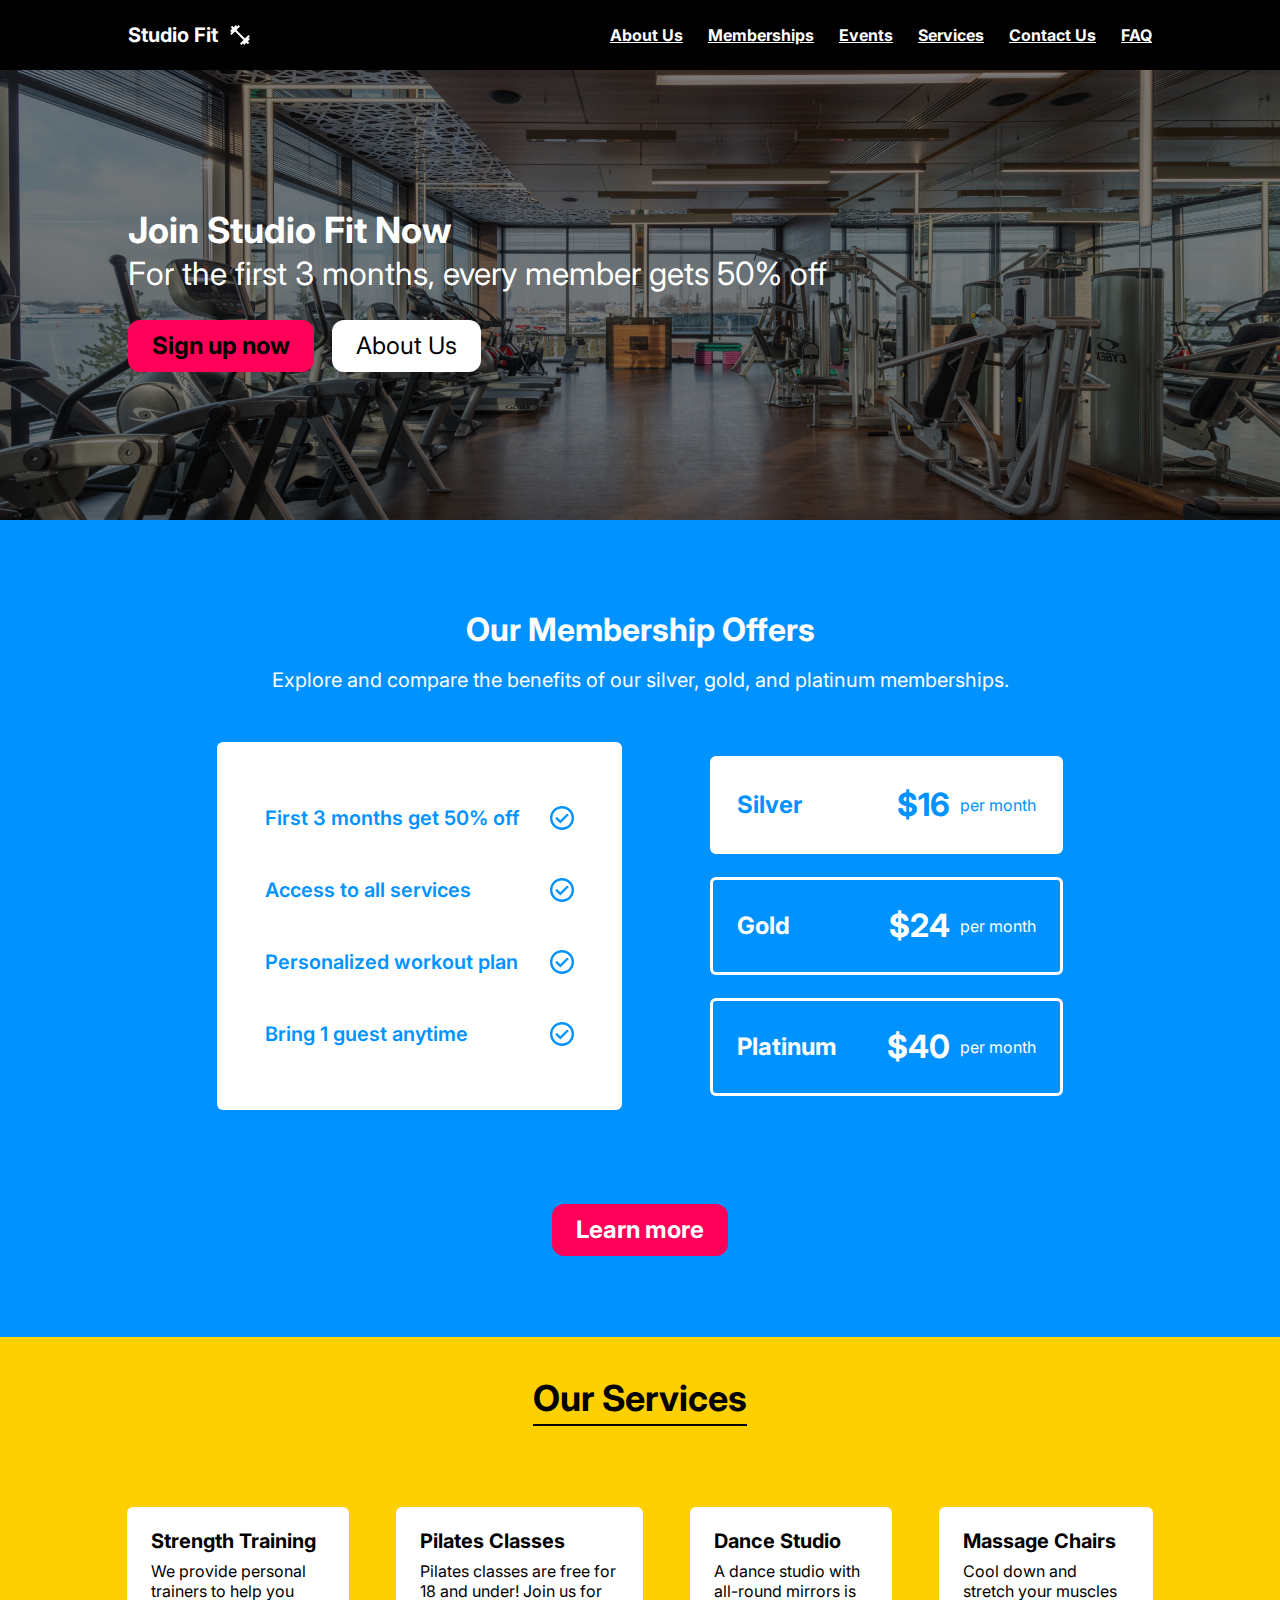
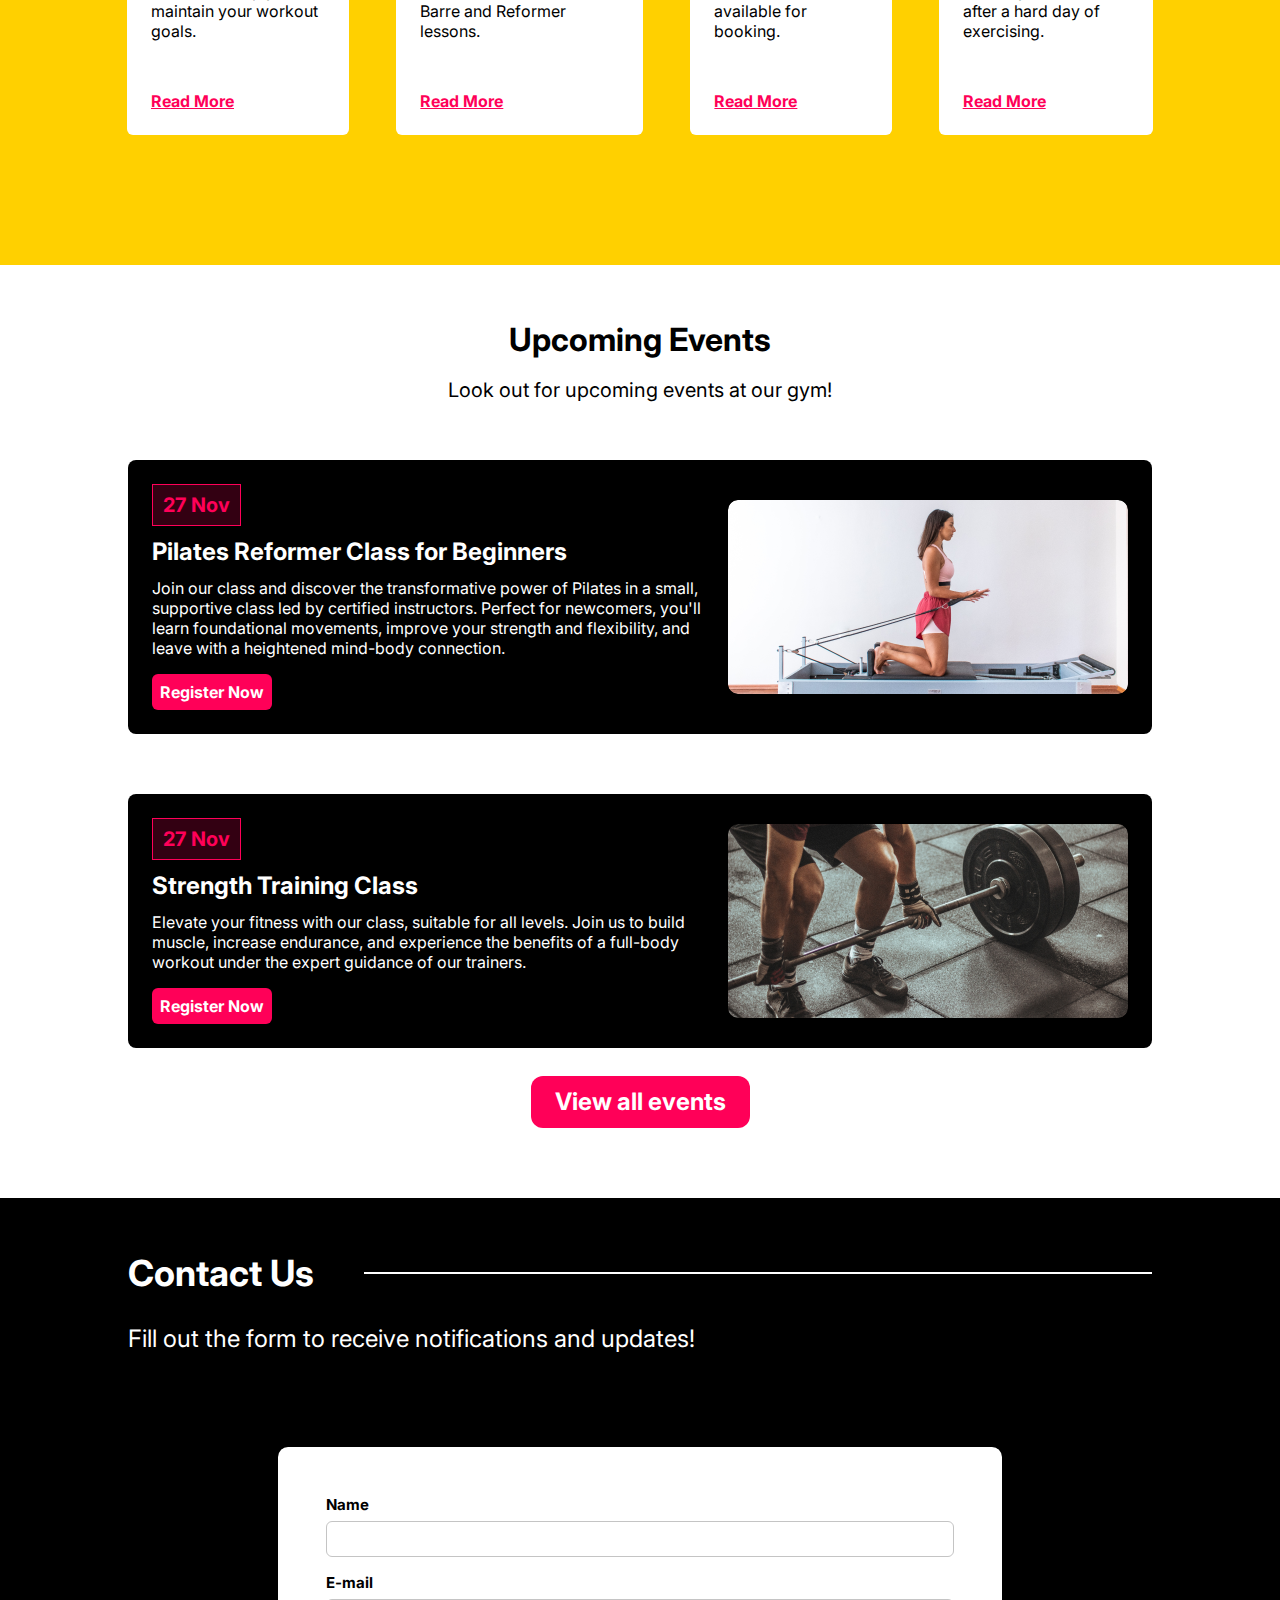
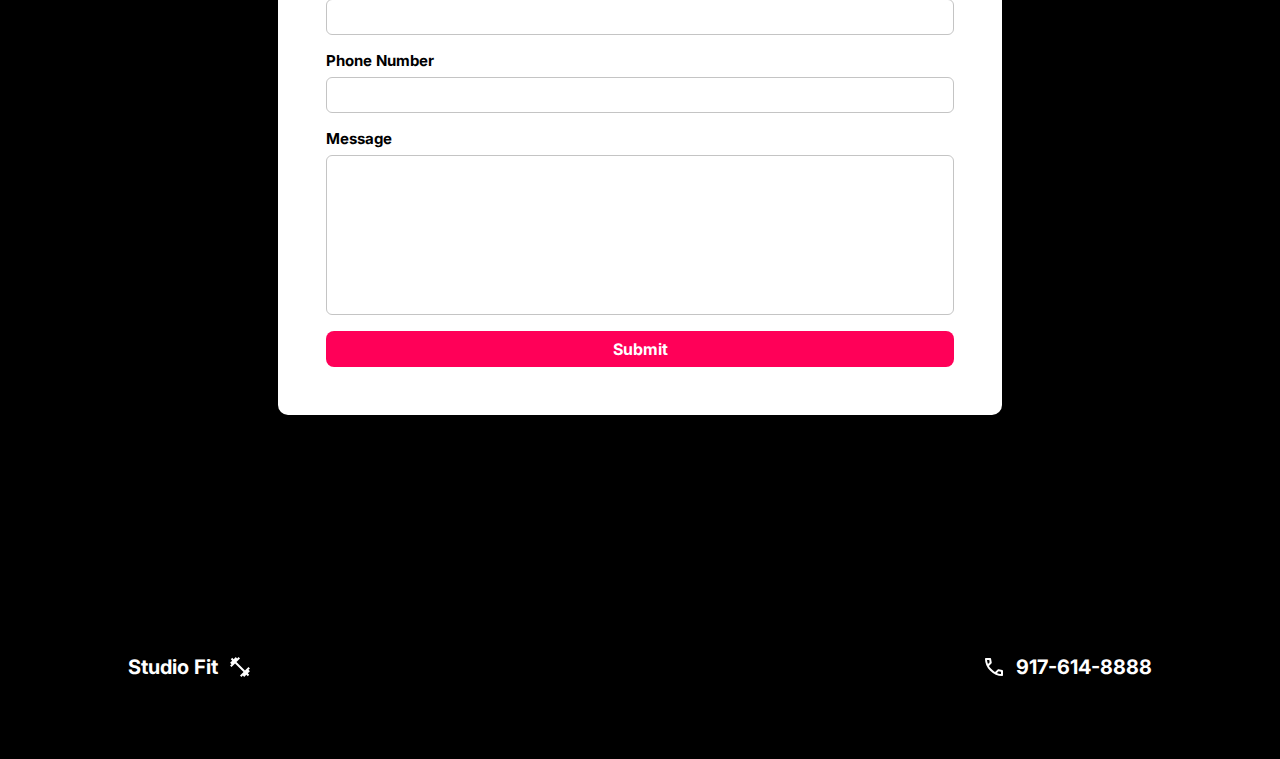
==== index.html @ aed4d53c "finish responsive" ====
<!DOCTYPE html>
<html lang="en">
  <head>
    <meta charset="utf-8" />
    <meta http-equiv="X-UA-Compatible" content="IE=edge" />
    <meta name="viewport" content="width=device-width, initial-scale=1" />
    <meta
      name="description"
      content="Studio Fit is a premium gym offering personal training, group fitness classes, and more to help you achieve your fitness goals."
    />
    <meta
      name="keywords"
      content="gym, fitness, personal training, group fitness, exercise, health"
    />

    <title>Studio Fit</title>
    <!-- Favicon Included -->
    <link
      rel="icon"
      type="image/png"
      sizes="32x32"
      href="img/favicon-32x32.png"
    />
    <link
      rel="icon"
      type="image/png"
      sizes="16x16"
      href="img/favicon-16x16.png"
    />
    <!-- Main Stylesheet Included -->
    <link rel="stylesheet" type="text/css" href="css/style.css" />
    <link rel="stylesheet" type="text/css" href="css/navbar.css" />
    <link rel="stylesheet" type="text/css" href="css/footer.css" />
    <link rel="stylesheet" type="text/css" href="css/header.css" />
    <link rel="stylesheet" type="text/css" href="css/contact.css" />
    <link rel="stylesheet" type="text/css" href="css/index.css" />
  </head>

  <body>
    <script>
      document.addEventListener("DOMContentLoaded", () => {
        const benefitsText = {
          silver: [
            "First 3 months get 50% off",
            "Access to all services",
            "Personalized workout plan",
            "Bring 1 guest anytime",
          ],
          gold: [
            "Priority access to classes",
            "Advanced fitness tracking",
            "Discount on apparel",
            "Semi-annual membership",
          ],
          platinum: [
            "Exclusive access to classes",
            "Relaxation amenities",
            "Personal recovery trainer",
            "Nutritional guidance",
          ],
        };

        const silverButton = document.getElementsByClassName("SilverButton")[0];
        const goldButton = document.getElementsByClassName("GoldButton")[0];
        const platinumButton =
          document.getElementsByClassName("PlatinumButton")[0];

        const membershipBenefits = document
          .getElementsByClassName("MembershipBenefitsWrapper")[0]
          .getElementsByClassName("MembershipBenefits");

        const membershipBenefitsArray = [...membershipBenefits];

        silverButton.addEventListener("click", () => {
          silverButton.style.backgroundColor = "white";
          silverButton.style.color = "#0093FF";
          goldButton.style.backgroundColor = "#0093FF";
          goldButton.style.color = "white";
          platinumButton.style.backgroundColor = "#0093FF";
          platinumButton.style.color = "white";

          membershipBenefitsArray.map(
            (benefit, index) =>
              (benefit.getElementsByTagName("span")[0].innerHTML =
                benefitsText.silver[index])
          );
        });

        goldButton.addEventListener("click", () => {
          silverButton.style.backgroundColor = "#0093FF";
          silverButton.style.color = "white";
          goldButton.style.backgroundColor = "white";
          goldButton.style.color = "#0093FF";
          platinumButton.style.backgroundColor = "#0093FF";
          platinumButton.style.color = "white";

          membershipBenefitsArray.map(
            (benefit, index) =>
              (benefit.getElementsByTagName("span")[0].innerHTML =
                benefitsText.gold[index])
          );
        });

        platinumButton.addEventListener("click", () => {
          silverButton.style.backgroundColor = "#0093FF";
          silverButton.style.color = "white";
          goldButton.style.backgroundColor = "#0093FF";
          goldButton.style.color = "white";
          platinumButton.style.backgroundColor = "white";
          platinumButton.style.color = "#0093FF";

          membershipBenefitsArray.map(
            (benefit, index) =>
              (benefit.getElementsByTagName("span")[0].innerHTML =
                benefitsText.platinum[index])
          );
        });
      });
    </script>

    <!-- use javascript to make this a hamburger menu -->
    <nav class="NavContainer">
      <a href="./index.html" class="NavLogoWrapper NavContentWrapper">
        <span class="NavLogoTitle NavText">Studio Fit</span>
        <img src="img/logo.svg" />
      </a>
      <button id="menu-toggle" class="MenuToggle">
        <img src="img/hamburger.svg" />
      </button>
      <div id="nav-links" class="NavLinksWrapper NavContentWrapper">
        <a href="./aboutus.html" class="NavLink NavText">About Us</a>
        <a href="./memberships.html" class="NavLink NavText">Memberships</a>
        <a href="./events.html" class="NavLink NavText">Events</a>
        <a href="./services.html" class="NavLink NavText">Services</a>
        <a href="./contact.html" class="NavLink NavText">Contact Us</a>
        <a href="./faq.html" class="NavLink NavText">FAQ</a>
      </div>
    </nav>

    <!-- Header Section -->
    <header class="HomeHeader">
      <div class="HeaderPlain Header">
        <div class="HeaderText">Join Studio Fit Now</div>
        <div class="HomeHeaderSubtext">
          For the first 3 months, every member gets 50% off
        </div>
        <div class="HomeHeaderButtonsWrapper">
          <a
            class="HomeHeaderButton HomeHeaderPinkButton"
            href="./memberships.html"
          >
            Sign up now
          </a>
          <a
            class="HomeHeaderButton HomeHeaderWhiteButton"
            href="./aboutus.html"
          >
            About Us
          </a>
        </div>
      </div>
    </header>

    <!-- Body Section -->
    <main>
      <div class="MembershipOffersWrapper">
        <div
          class="HomeSectionContent"
          style="display: flex; flex-direction: column"
        >
          <div class="MembershipOffersTitle">Our Membership Offers</div>
          <div class="MembershipOffersSubtitle">
            Explore and compare the benefits of our silver, gold, and platinum
            memberships.
          </div>
          <div class="MembershipOffersMainContent">
            <div class="MembershipBenefitsWrapper">
              <div class="MembershipBenefits">
                <span>First 3 months get 50% off</span>
                <img src="img/checkmark-circle.svg" />
              </div>
              <div class="MembershipBenefits">
                <span>Access to all services</span>
                <img src="img/checkmark-circle.svg" />
              </div>
              <div class="MembershipBenefits">
                <span>Personalized workout plan</span>
                <img src="img/checkmark-circle.svg" />
              </div>
              <div class="MembershipBenefits">
                <span>Bring 1 guest anytime</span>
                <img src="img/checkmark-circle.svg" />
              </div>
            </div>
            <div class="MembershipButtonsWrapper">
              <button class="SilverButton MembershipButton Selected">
                <span class="MembershipButtonTitle">Silver</span>
                <span class="MembershipButtonTextWrapper">
                  <span class="MembershipButtonCostText">$16</span>
                  <span class="MembershipButtonSubtext">per month</span>
                </span>
              </button>
              <button class="GoldButton MembershipButton Unselected">
                <span class="MembershipButtonTitle">Gold</span>
                <span class="MembershipButtonTextWrapper">
                  <span class="MembershipButtonCostText">$24</span>
                  <span class="MembershipButtonSubtext">per month</span>
                </span>
              </button>
              <button class="PlatinumButton MembershipButton Unselected">
                <span class="MembershipButtonTitle">Platinum</span>
                <span class="MembershipButtonTextWrapper">
                  <span class="MembershipButtonCostText">$40</span>
                  <span class="MembershipButtonSubtext">per month</span>
                </span>
              </button>
            </div>
          </div>
          <a class="MembershipLearnMoreButton" href="./memberships.html">
            Learn more
          </a>
        </div>
      </div>

      <div class="ServicesWrapper">
        <div class="HomeSectionContent">
          <div class="ColorHeader">
            <div class="HeaderPlain Header">
              <div class="HeaderText HeaderTextBlack">Our Services</div>
              <hr class="DividerBlack" />
            </div>
          </div>
          <div class="ServicesBoxesWrapper">
            <div class="ServicesBox">
              <div>
                <div class="ServicesBoxTitle">Strength Training</div>
                <div class="ServicesBoxText">
                  We provide personal trainers to help you maintain your workout
                  goals.
                </div>
              </div>
              <a class="ServicesBoxLink" href="./services.html"> Read More </a>
            </div>
            <div class="ServicesBox">
              <div>
                <div class="ServicesBoxTitle">Pilates Classes</div>
                <div class="ServicesBoxText">
                  Pilates classes are free for 18 and under! Join us for Barre
                  and Reformer lessons.
                </div>
              </div>
              <a class="ServicesBoxLink" href="./services.html"> Read More </a>
            </div>
            <div class="ServicesBox">
              <div>
                <div class="ServicesBoxTitle">Dance Studio</div>
                <div class="ServicesBoxText">
                  A dance studio with all-round mirrors is available for
                  booking.
                </div>
              </div>
              <a class="ServicesBoxLink" href="./services.html"> Read More </a>
            </div>
            <div class="ServicesBox">
              <div>
                <div class="ServicesBoxTitle">Massage Chairs</div>
                <div class="ServicesBoxText">
                  Cool down and stretch your muscles after a hard day of
                  exercising.
                </div>
              </div>
              <a class="ServicesBoxLink" href="./services.html"> Read More </a>
            </div>
          </div>
        </div>
      </div>

      <div class="UpcomingEventsWrapper">
        <div
          class="HomeSectionContent"
          style="display: flex; flex-direction: column"
        >
          <div class="UpcomingEventsTitle">Upcoming Events</div>
          <div class="UpcomingEventsSubtitle">
            Look out for upcoming events at our gym!
          </div>
          <div class="UpcomingEventsBlackContainer">
            <div class="UpcomingEventsBlackContainerLeft">
              <div class="UpcomingEventsDateText">27 Nov</div>
              <div class="UpcomingEventsBlackContainerTitle">
                Pilates Reformer Class for Beginners
              </div>
              <div class="UpcomingEventsBlackContainerText">
                Join our class and discover the transformative power of Pilates
                in a small, supportive class led by certified instructors.
                Perfect for newcomers, you'll learn foundational movements,
                improve your strength and flexibility, and leave with a
                heightened mind-body connection.
              </div>
              <button class="UpcomingEventsBlackContainerButton">
                Register Now
              </button>
            </div>
            <img
              class="BlackContainerImage"
              src="img/PilatesClass.png"
              style="border-radius: 10px"
            />
          </div>

          <div class="UpcomingEventsBlackContainerMobile">
            <img
              class="BlackContainerImage"
              src="img/PilatesClass.png"
              style="border-radius: 10px"
            />
            <div class="UpcomingEventsBlackContainerLeft">
              <div class="UpcomingEventsDateText">27 Nov</div>
              <div class="UpcomingEventsBlackContainerTitle">
                Pilates Reformer Class for Beginners
              </div>
              <div class="UpcomingEventsBlackContainerText">
                Join our class and discover the transformative power of Pilates
                in a small, supportive class led by certified instructors.
                Perfect for newcomers, you'll learn foundational movements,
                improve your strength and flexibility, and leave with a
                heightened mind-body connection.
              </div>
              <button class="UpcomingEventsBlackContainerButton">
                Register Now
              </button>
            </div>
          </div>

          <div class="UpcomingEventsBlackContainer">
            <div class="UpcomingEventsBlackContainerLeft">
              <div class="UpcomingEventsDateText">27 Nov</div>
              <div class="UpcomingEventsBlackContainerTitle">
                Strength Training Class
              </div>
              <div class="UpcomingEventsBlackContainerText">
                Elevate your fitness with our class, suitable for all levels.
                Join us to build muscle, increase endurance, and experience the
                benefits of a full-body workout under the expert guidance of our
                trainers.
              </div>
              <button class="UpcomingEventsBlackContainerButton">
                Register Now
              </button>
            </div>
            <img
              class="BlackContainerImage"
              src="img/StrengthClass.png"
              style="border-radius: 10px"
            />
          </div>

          <div class="UpcomingEventsBlackContainerMobile">
            <img
              class="BlackContainerImage"
              src="img/StrengthClass.png"
              style="border-radius: 10px"
            />
            <div class="UpcomingEventsBlackContainerLeft">
              <div class="UpcomingEventsDateText">27 Nov</div>
              <div class="UpcomingEventsBlackContainerTitle">
                Strength Training Class
              </div>
              <div class="UpcomingEventsBlackContainerText">
                Elevate your fitness with our class, suitable for all levels.
                Join us to build muscle, increase endurance, and experience the
                benefits of a full-body workout under the expert guidance of our
                trainers.
              </div>
              <button class="UpcomingEventsBlackContainerButton">
                Register Now
              </button>
            </div>
          </div>
          <a class="UpcomingEventsPinkButton" href="./events.html">
            View all events
          </a>
        </div>
      </div>

      <div class="ContactUsWrapper">
        <div class="HomeSectionContent">
          <div class="ColorHeader BlackHeader">
            <div class="HeaderText">Contact Us</div>
            <hr />
          </div>
          <div class="HeaderSubtext" style="margin-top: 34px">
            Fill out the form to receive notifications and updates!
          </div>
          <div class="ContactUsFormWrapper">
            <form>
              <div class="ContactField">
                <label for="name">Name</label>
                <input type="text" id="InputField" />
              </div>

              <div class="ContactField">
                <label for="email">E-mail</label>
                <input type="text" id="InputField" />
              </div>

              <div class="ContactField">
                <label for="number">Phone Number</label>
                <input type="text" id="InputField" />
              </div>

              <div class="ContactField">
                <label>Message</label>
                <textarea id="InputField" style="width: 100%"></textarea>
              </div>

              <input class="ContactSubmitButton" type="submit" />
            </form>
          </div>
        </div>
      </div>
    </main>

    <!-- Footer Section -->
    <footer class="FooterContainer">
      <a href="#" class="FooterContentWrapper">
        <span class="FooterContentText">Studio Fit</span>
        <img src="img/logo.svg" />
      </a>
      <a href="" class="FooterContentWrapper">
        <img src="img/phone.svg" />
        <span class="FooterContentText">917-614-8888</span>
      </a>
    </footer>
    <!-- Custom Js Included -->
    <script src="js/script.js"></script>
    <script src="js/hamburger.js"></script>
  </body>
</html>
---- css/style.css ----
@charset "utf-8";

/*** Fonts Face CSS ***/
@import url("https://fonts.googleapis.com/css2?family=Inter:wght@100;200;300;400;500;600;700;800;900&display=swap");

/**** CSS Variables ****/

/** use variables in css property like, background-color: var(--primary-color); */
:root {
  /* --- color variables --- */
  --primary-color: #f9f9f9;
  --secondary-color: #fff;
  --border-color: #e8dede;
  --text-primary-color: #292323;
  --text-secondary-color: #ccc;
  --text-selection-color: #b3d4fc;
}

/* -=- Common Element CSS Start -=- */
*,
*:before,
*:after {
  -webkit-box-sizing: border-box;
  -moz-box-sizing: border-box;
  box-sizing: border-box;
}

::-moz-selection {
  background: var(--text-selection-color);
  text-shadow: none;
}

::selection {
  background: var(--text-selection-color);
  text-shadow: none;
}

/* Prevent font size inflation */
html {
  -moz-text-size-adjust: none;
  -webkit-text-size-adjust: none;
  text-size-adjust: none;
}

html,
body {
  margin: 0px;
  padding: 0px;
  font-size: 16px;
  line-height: 20px;
  -webkit-font-smoothing: antialiased;
  -moz-osx-font-smoothing: grayscale;
  background-color: var(--primary-color);
}

nav {
  display: flex;
  justify-content: space-between;
  align-items: center;
  background-color: black;
  height: 70px;
  padding: 0 128px 0 128px;

  @media (max-width: 600px) {
    padding: 0 24px 0 24px;
  }
}

nav div {
  display: flex;
  flex-direction: row;
}

img {
  border: 0px !important;
  outline: none;
  display: block;
}

ul,
ol {
  margin: 0px;
  padding: 0px;
}

a {
  text-decoration: none;
  outline: none;
}

/* A elements that don't have a class get default styles */
a:not([class]) {
  text-decoration-skip-ink: auto;
  color: currentColor;
}

/* Remove default margin in favour of better control in authored CSS */
body,
h1,
h2,
h3,
h4,
p,
figure,
blockquote,
dl,
dd {
  margin: 0;
  font-family: Inter;
}

/* Remove list styles on ul, ol elements with a list role, which suggests default styling will be removed */
ul[role="list"],
ol[role="list"] {
  list-style: none;
}

a:hover,
a:focus,
a:active,
a:visited {
  outline: none;
  text-decoration: none;
}

.btn:focus,
.btn.focus,
.form-control:hover,
.form-control:focus,
.form-control:focus:active {
  outline: none !important;
  box-shadow: none !important;
  -webkit-box-shadow: none !important;
}

p {
  margin: 0px;
  font-size: 20px;
  line-height: 32px;
  color: var(--text-primary-color);
  font-weight: normal;
}

hr {
  margin: 1em 0;
  padding: 0;
  flex-grow: 1;
  border: 1px solid white;
}

audio,
canvas,
iframe,
img,
svg,
video {
  vertical-align: middle;
}

fieldset {
  border: 0;
  margin: 0;
  padding: 0;
}

input::placeholder {
  /* Chrome, Firefox, Opera, Safari 10.1+ */
  color: var(--text-secondary-color);
  opacity: 1;
}

input:-ms-input-placeholder {
  /* Internet Explorer 10-11 */
  color: var(--text-secondary-color);
}

input::-ms-input-placeholder {
  /* Microsoft Edge */
  color: var(--text-secondary-color);
}

/* Inherit fonts for inputs and buttons */
input,
button,
textarea,
select {
  font: inherit;
}

textarea {
  resize: none;
}

/* Make sure textareas without a rows attribute are not tiny */
textarea:not([rows]) {
  min-height: 10em;
}

textarea::placeholder {
  color: var(--text-secondary-color);
  opacity: 1;
}

textarea:-ms-input-placeholder {
  color: var(--text-secondary-color);
}

textarea::-ms-input-placeholder {
  color: var(--text-secondary-color);
}

h1,
h2,
h3,
h4,
h5,
h6,
.h1,
.h2,
.h3,
.h4,
.h5,
.h6,
p,
a {
}

/*** Heading CSS ***/
h1,
.h1 {
}

h2,
.h2 {
}

h3,
.h3 {
}

h4,
.h4 {
}

h5,
.h5 {
}

h6,
.h6 {
}

/* Common Class CSS related to text alignment*/
.text-center {
  text-align: center;
}

.text-left {
  text-align: left;
}

.text-right {
  text-align: right;
}

/* -=- Header CSS -=- */
header {
  padding: 177px 128px 69px;
}

/* -=- Footer CSS -=- */
footer {
  height: 184px;
  background-color: black;
  padding: 0 128px 0 128px;
  display: flex;
  justify-content: space-between;
  align-items: center;

  @media (max-width: 600px) {
    height: 143px;
    padding: 0 24px 0 24px;
    flex-direction: column;
    align-items: flex-start;
    justify-content: center;
    gap: 10px;
  }
}

/* -=- Main Area CSS -=- */
main {
}

.BodyContainer {
  width: 1280px;
  margin: auto;
}

/* -=- Keyframe CSS -=- */

/* https://developer.mozilla.org/en-US/docs/Web/CSS/@media/prefers-reduced-motion */
@media (prefers-reduced-motion) {
}

/****** Responsive CSS Start ******/

@media only screen and (min-width: 1200px) {
  /* Add style according to viewports size */
}

/****** Responsive CSS End ******/
---- css/navbar.css ----
.NavLogoWrapper {
  display: flex;
  text-align: center;
  gap: 10px;
}

.NavLogoTitle {
  font-size: 20px;
}

.NavLinksWrapper {
  width: 542px;
  display: flex;
  flex-direction: row;
}

.NavContentWrapper {
  height: 24px;
  justify-content: space-between;
}

.NavLink {
  font-size: 16px;
  text-decoration-line: underline;
}

.MenuToggle {
  display: none;
  background-color: black;
}

.NavText {
  font-weight: 700;
  color: white;
  line-height: 24px;
}

.NavLink:hover {
  color: gray;
  text-decoration-line: none;
}

@media (max-width: 925px) {
  .NavContainer {
    padding-inline: 16px;
  }
}

@media screen and (max-width: 600px) {
  .NavContainer {
    position: relative;
  }

  .NavLinksWrapper {
    height: 250px;
    display: none;
    flex-direction: column;
    position: absolute;
    top: 70px;
    left: 0;
    width: 100%;
    background-color: black;
    align-items: center;
    justify-content: center;
    gap: 10px;
  }

  .MenuToggle {
    display: block;
    cursor: pointer;
    border: none;
    padding: 10px;
  }
}
---- css/footer.css ----
.FooterContentWrapper {
  display: flex;
  justify-content: space-between;
  height: 24px;
  align-items: center;
  gap: 10px;
}

.FooterContentText {
  color: white;
  font-size: 20px;
  font-weight: 700;
}
---- css/header.css ----
.BlackHeader {
  background-color: black;
}

.BlueHeader {
  background-color: #0093ff;
}

.ColorHeader {
  display: flex;
  align-items: center;
  justify-content: space-between;
  gap: 50px;
}

.ContactUsHeader {
  padding: 177px 128px 20px;
}

.DividerBlack {
  border: 1px solid black;
}

.HeaderText {
  color: white;
  font-size: 36px;
  font-weight: 700;
}

.HeaderTextBlack {
  color: black;
}

.HeaderSubtext {
  color: white;
  font-size: 24px;
  margin: 24px auto auto auto;
  line-height: normal;
}

.HomeHeader {
  background: url(../img/HomeBanner.png) no-repeat center top;
  background-size: cover;
  padding: 150px 128px 148px;
}

.HomeHeaderButton {
  padding: 16px 24px;
  border-radius: 12px;
  font-size: 24px;
  border: none;
  cursor: pointer;
  color: black;
}

.HomeHeaderButtonsWrapper {
  display: flex;
  margin-top: 36px;
  gap: 18px;
}

.HomeHeaderPinkButton {
  background-color: #ff0058;
  font-weight: 700;
}

.HomeHeaderSubtext {
  font-size: 32px;
  color: white;
  margin-top: 24px;
}

.HomeHeaderWhiteButton {
  background-color: white;
}

.PinkHeader {
  background-color: #ff0058;
}

.YellowHeader {
  background-color: #ffd000;
}

.Header {
  margin: auto;
}

.HeaderDivider {
  width: 100%;
  display: flex;
  flex-direction: row;
  gap: 50px;
}

@media (max-width: 600px) {
  .HomeHeader {
    padding: 34px 27px 144px;
  }

  .HomeHeaderSubtext {
    line-height: normal;
  }

  .HeaderDivider {
    width: 100%;
    gap: 28px;
    align-items: center;
  }

  header {
    padding: 34px 24px;
  }

  .ContactUsHeader {
    padding: 34px 24px 38px;
  }

  .HeaderPlain {
    width: 100%;
  }
}
---- css/contact.css ----
/* Tag CSS */
body {
  margin: 0px;
  background-color: black;
}

form {
  display: flex;
  flex-direction: column;
  gap: 16px;
}

label {
  font-size: 15px;
  font-weight: 700;
}

main {
  min-height: 80vh;
}

section {
  height: 60vh back;
  border-radius: 10px;
  background: #fff;
  display: flex;
  padding: 48px;
  flex-direction: column;
  margin: 100px auto auto auto;
  width: 50%;
}

/* Class CSS */
.ContactField {
  display: flex;
  flex-direction: column;
  gap: 6px;
}

.ContactSubmitButton {
  font-size: 16px;
  font-weight: 700;
  color: white;
  background-color: #ff0058;
  border-radius: 8px;
  border: none;
  width: 100%;
  padding: 8px;
  cursor: pointer;
}

/* ID CSS */
#InputField {
  border-radius: 6px;
  border: 1px solid #c4c4c4;
  background: #fff;
  padding-inline: 8px;
  height: 36px;
  max-height: 100%;
}

/* Mobile */
@media (max-width: 780px) {
  main {
    padding-inline: 24px;
  }

  section {
    width: 100%;
  }
}
---- css/index.css ----
.MembershipOffersWrapper {
  display: flex;
  flex-direction: column;
  background-color: #0093ff;
  padding: 100px 128px 81px;
}

.HomeSectionContent {
  /* width: 1024px; */
  margin: auto;
}

.MembershipOffersTitle {
  font-size: 32px;
  font-weight: 700;
  color: white;
  text-align: center;
}

.MembershipOffersSubtitle {
  font-size: 20px;
  color: white;
  text-align: center;
  margin-top: 30px;
}

.MembershipOffersMainContent {
  display: flex;
  gap: 88px;
  margin-top: 52px;
  justify-content: space-between;
  align-items: center;
  margin-bottom: 94px;
}

.MembershipBenefitsWrapper {
  display: flex;
  flex-direction: column;
  gap: 48px;
  background-color: white;
  padding: 64px 48px;
  border-radius: 6px;
  /* width: 50%; */
}

.MembershipBenefits {
  display: flex;
  align-items: center;
  color: #0093ff;
  font-size: 20px;
  font-weight: 600;
  justify-content: space-between;
  gap: 30px;
}

.MembershipButtonsWrapper {
  display: flex;
  flex-direction: column;
  gap: 23px;
  /* width: 50%; */
}

.MembershipButton {
  display: flex;
  align-items: center;
  justify-content: space-between;
  padding: 36px 24px;
  border-radius: 6px;
  border: 3px solid white;
  gap: 50px;
  cursor: pointer;
}

.Selected {
  background-color: white;
  color: #0093ff;
}

.Unselected {
  background-color: #0093ff;
  color: white;
}

.MembershipButtonTitle {
  font-size: 24px;
  font-weight: 700;
}

.MembershipButtonTextWrapper {
  display: flex;
  gap: 10px;
}

.MembershipButtonCostText {
  font-size: 32px;
  font-weight: 700;
}

.MembershipButtonSubtext {
  font-size: 16px;
}

.MembershipLearnMoreButton {
  padding: 16px 24px;
  border-radius: 12px;
  background-color: #ff0058;
  border: none;
  align-self: center;
  color: white;
  font-size: 24px;
  font-weight: 700;
  cursor: pointer;
}

.ServicesWrapper {
  background-color: #ffd000;
  padding: 51px 127px 130px;
}

.ServicesBoxesWrapper {
  display: flex;
  gap: 47px;
  justify-content: space-between;
  margin-top: 65px;
}

.ServicesBox {
  display: flex;
  flex-direction: column;
  justify-content: space-between;
  padding: 24px;
  background-color: white;
  border-radius: 6px;
  /* width: 20%; */
}

.ServicesBoxTitle {
  font-size: 20px;
  font-weight: 700;
}

.ServicesBoxText {
  font-size: 16px;
  margin-top: 10px;
}

.ServicesBoxLink {
  color: #ff0058;
  font-size: 16px;
  font-weight: 700;
  text-decoration-line: underline;
  margin-top: 50px;
}

.UpcomingEventsWrapper {
  display: flex;
  flex-direction: column;
  background-color: white;
  padding: 65px 128px 70px;
}

.UpcomingEventsTitle {
  font-size: 32px;
  font-weight: 700;
  text-align: center;
}

.UpcomingEventsSubtitle {
  font-size: 20px;
  text-align: center;
  margin-top: 30px;
}

.UpcomingEventsBlackContainer {
  padding: 24px;
  display: flex;
  justify-content: space-between;
  gap: 16px;
  border-radius: 8px;
  background-color: black;
  margin-top: 60px;
  align-items: center;
}

.UpcomingEventsBlackContainerMobile {
  display: none;
}

.UpcomingEventsBlackContainerLeft {
  display: flex;
  flex-direction: column;
  gap: 16px;
}

.UpcomingEventsDateText {
  padding: 10px;
  border: 1px solid #ff0058;
  background: rgba(255, 0, 88, 0.2);
  color: #ff0058;
  font-size: 20px;
  font-weight: 700;
  width: fit-content;
}

.UpcomingEventsBlackContainerTitle {
  font-size: 24px;
  font-weight: 700;
  color: white;
}

.UpcomingEventsBlackContainerText {
  font-size: 16px;
  color: white;
}

.UpcomingEventsBlackContainerButton {
  width: fit-content;
  padding: 8px;
  border-radius: 6px;
  background-color: #ff0058;
  border: none;
  color: white;
  font-size: 16px;
  font-weight: 700;
  cursor: pointer;
}

.UpcomingEventsPinkButton {
  margin-top: 28px;
  width: fit-content;
  padding: 16px 24px;
  border-radius: 12px;
  background-color: #ff0058;
  border: none;
  align-self: center;
  color: white;
  font-size: 24px;
  font-weight: 700;
  cursor: pointer;
}

.ContactUsWrapper {
  background-color: black;
  padding: 58px 128px 160px;
}

.ContactUsFormWrapper {
  background-color: white;
  border-radius: 10px;
  padding: 48px;
  margin-top: 94px;
  margin-inline: 150px;
}

.BlackContainerImage {
  height: 100%;
}

@media (max-width: 900px) {
  main {
    padding-inline: 0px;
  }

  .ContactUsWrapper {
    padding: 67px 24px 52px;
  }

  .ContactUsFormWrapper {
    margin-inline: 0px;
  }

  .HomeSectionContent {
    margin: 0;
  }

  .HomeHeaderButton {
    align-items: center;
    line-height: normal;
  }

  .HeaderText {
    line-height: normal;
  }

  .MembershipButton {
    gap: 10px;
  }

  .MembershipOffersMainContent {
    flex-direction: column;
    gap: 38px;
  }

  .MembershipOffersTitle {
    line-height: normal;
  }

  .MembershipOffersSubtitle {
    line-height: normal;
  }

  .MembershipOffersWrapper {
    padding: 40px 24px 88px;
  }

  .ServicesWrapper {
    padding: 34px 94px 98px 75px;
  }

  .ServicesBoxesWrapper {
    flex-direction: column;
  }

  .UpcomingEventsWrapper {
    padding: 38px 24px 76px;
  }

  .UpcomingEventsBlackContainer {
    display: none;
  }

  .UpcomingEventsBlackContainerMobile {
    padding: 24px;
    display: flex;
    flex-direction: column;
    /* justify-content: space-between; */
    gap: 16px;
    border-radius: 8px;
    background-color: black;
    margin-top: 60px;
  }
}
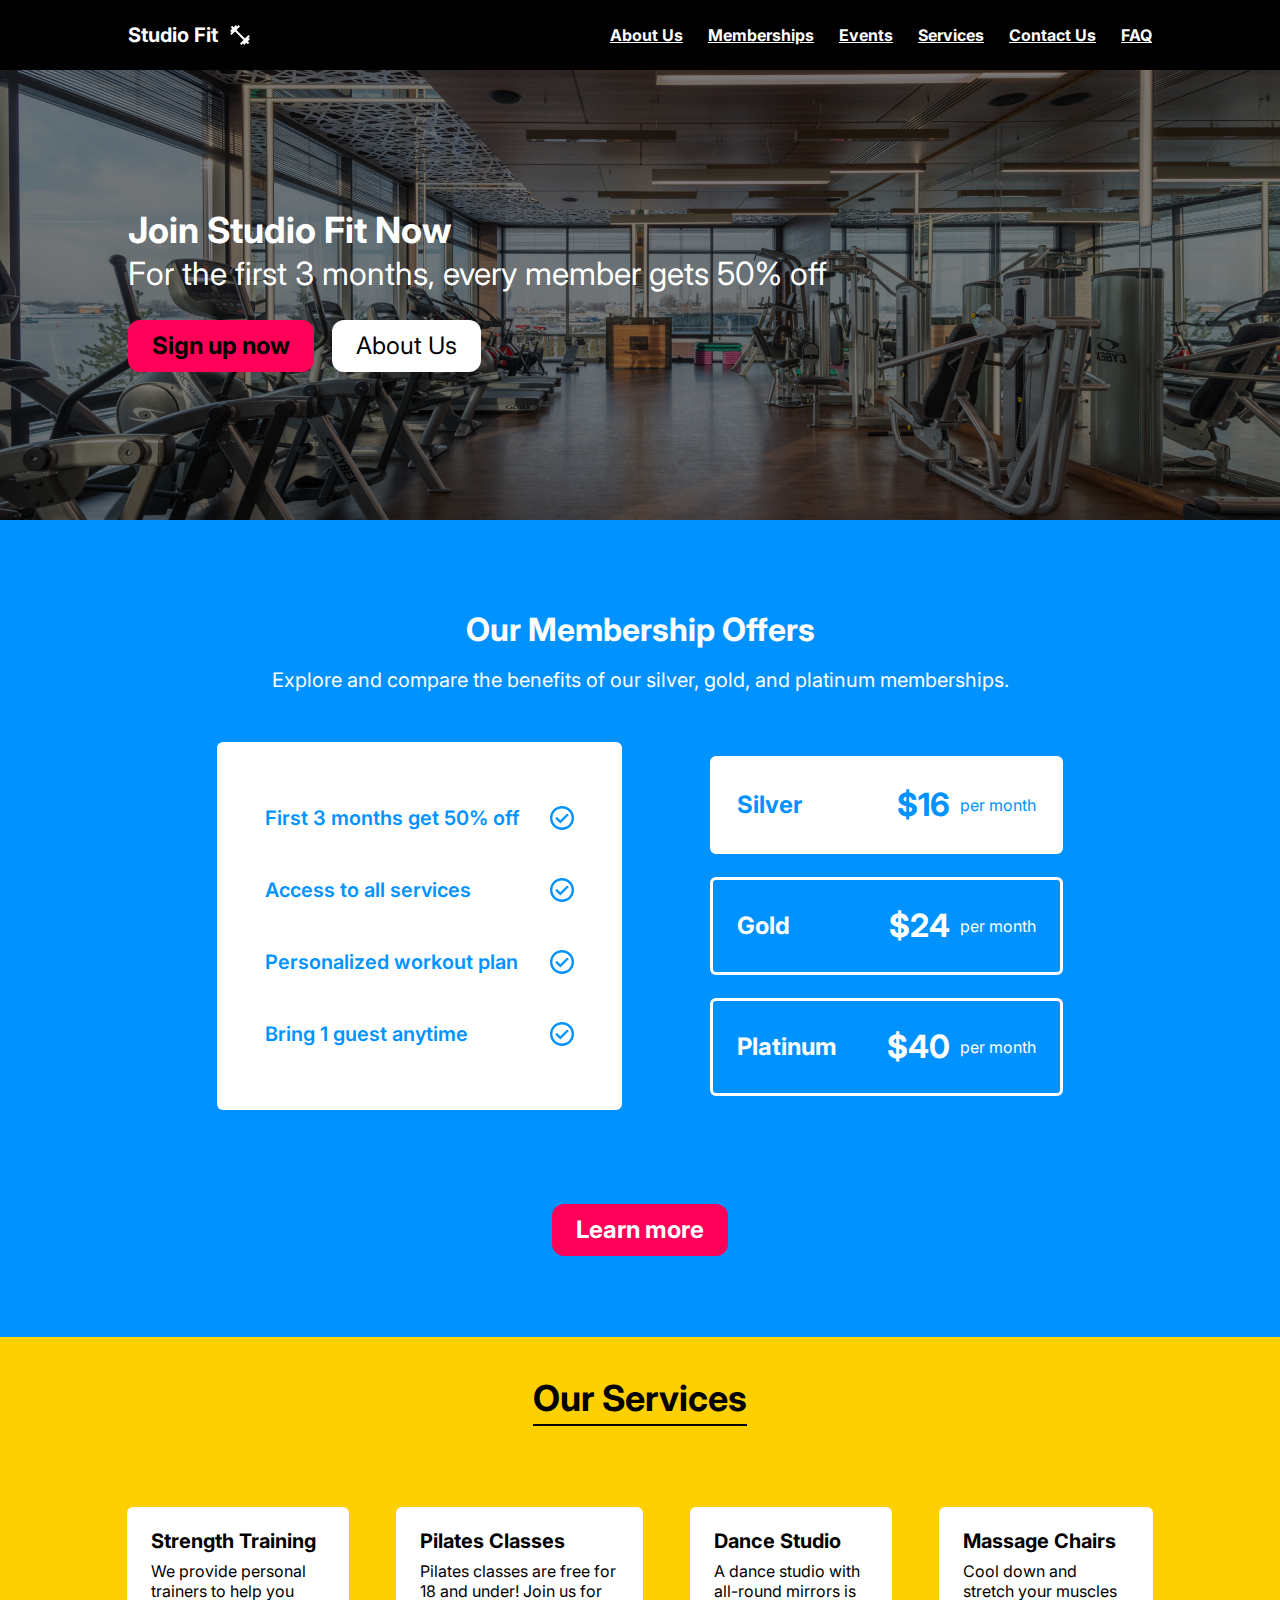
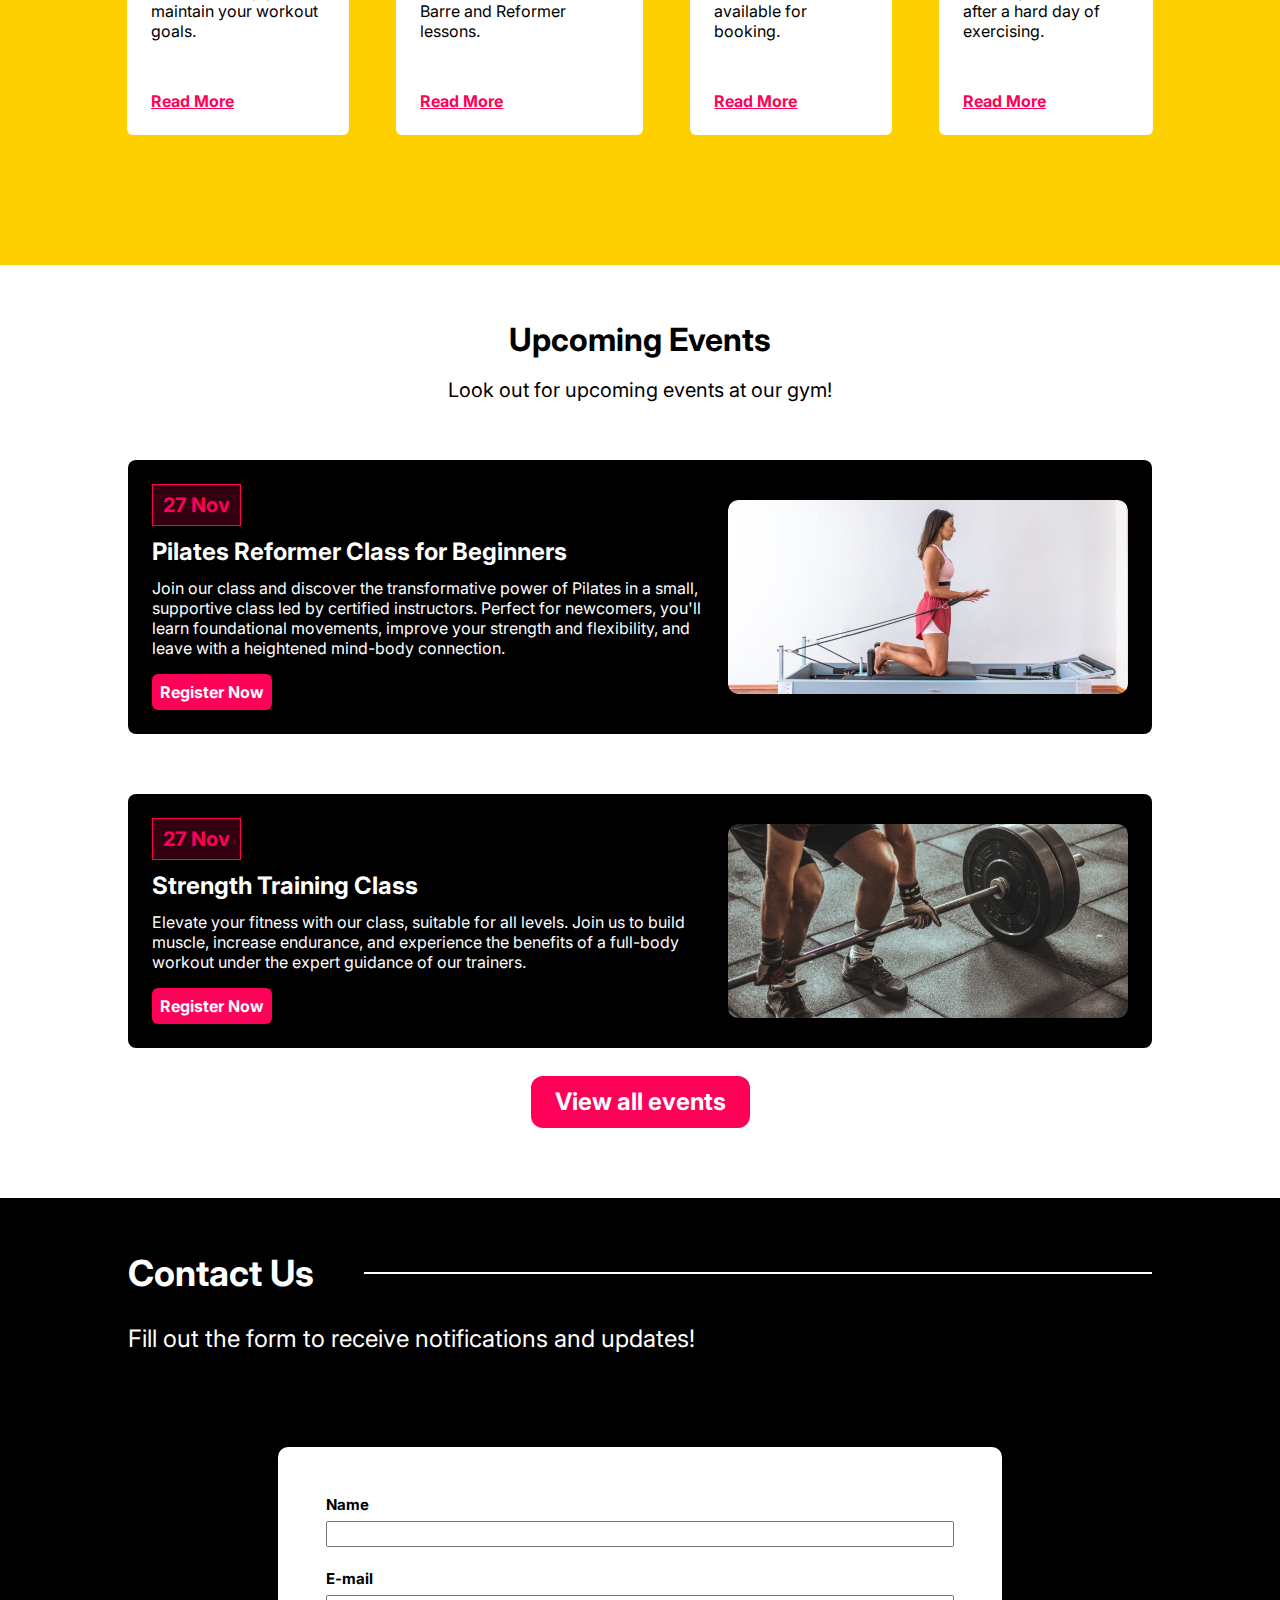
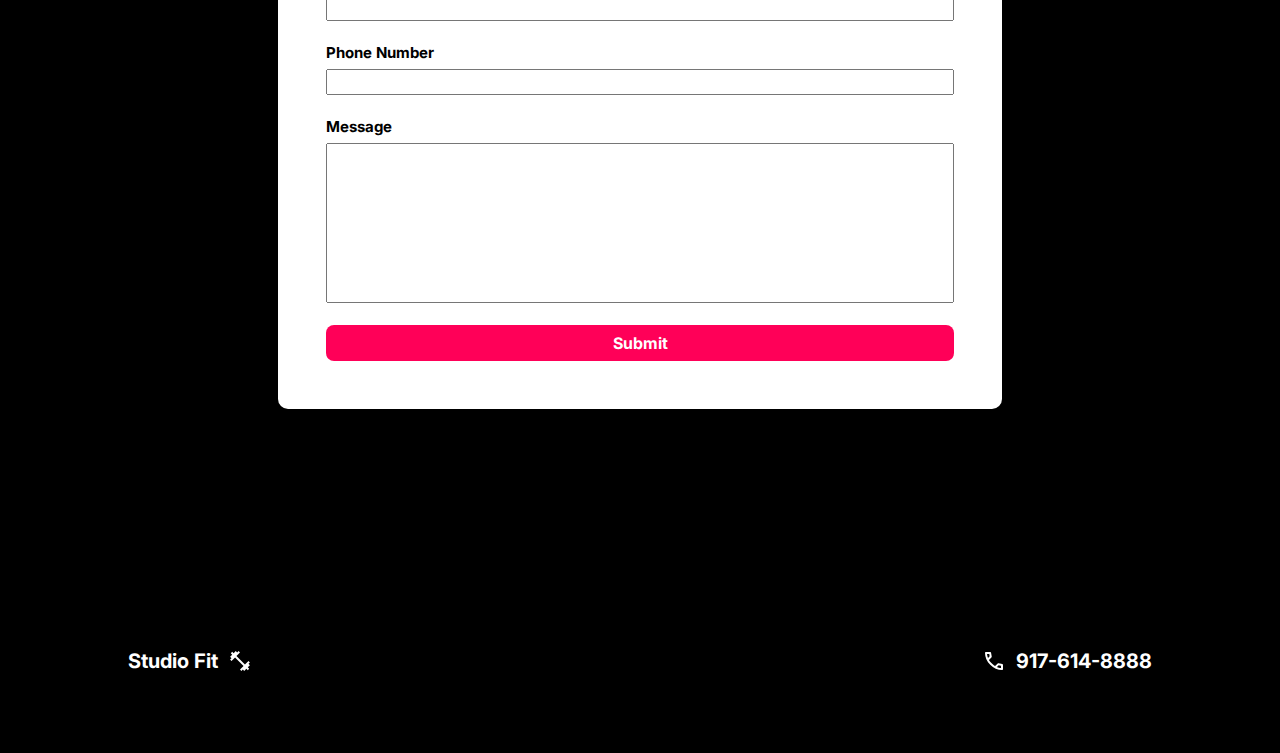
==== commit 4fa6c9f2: "finish form validation in js" ====
--- a/index.html
+++ b/index.html
@@ -393,29 +393,33 @@
             Fill out the form to receive notifications and updates!
           </div>
           <div class="ContactUsFormWrapper">
-            <form>
+            <form id="contact-form">
               <div class="ContactField">
                 <label for="name">Name</label>
-                <input type="text" id="InputField" />
-              </div>
-
+                <input type="text" id="name" />
+                <div class="ErrorMessage" id="name-error"></div>
+              </div>
+            
               <div class="ContactField">
                 <label for="email">E-mail</label>
-                <input type="text" id="InputField" />
-              </div>
-
+                <input type="email" id="email" />
+                <div class="ErrorMessage" id="email-error"></div>
+              </div>
+            
               <div class="ContactField">
                 <label for="number">Phone Number</label>
-                <input type="text" id="InputField" />
-              </div>
-
+                <input type="tel" id="phone" />
+                <div class="ErrorMessage" id="phone-error"></div>
+              </div>
+            
               <div class="ContactField">
                 <label>Message</label>
-                <textarea id="InputField" style="width: 100%"></textarea>
-              </div>
-
+                <textarea id="message" style="width: 100%"></textarea>
+                <div class="ErrorMessage" id="message-error"></div>
+              </div>
+            
               <input class="ContactSubmitButton" type="submit" />
-            </form>
+            </form> 
           </div>
         </div>
       </div>
@@ -435,5 +439,6 @@
     <!-- Custom Js Included -->
     <script src="js/script.js"></script>
     <script src="js/hamburger.js"></script>
+    <script src="js/form.js"></script>
   </body>
 </html>
--- a/css/contact.css
+++ b/css/contact.css
@@ -59,6 +59,10 @@
   max-height: 100%;
 }
 
+.ErrorMessage {
+  color: lightcoral;
+}
+
 /* Mobile */
 @media (max-width: 780px) {
   main {
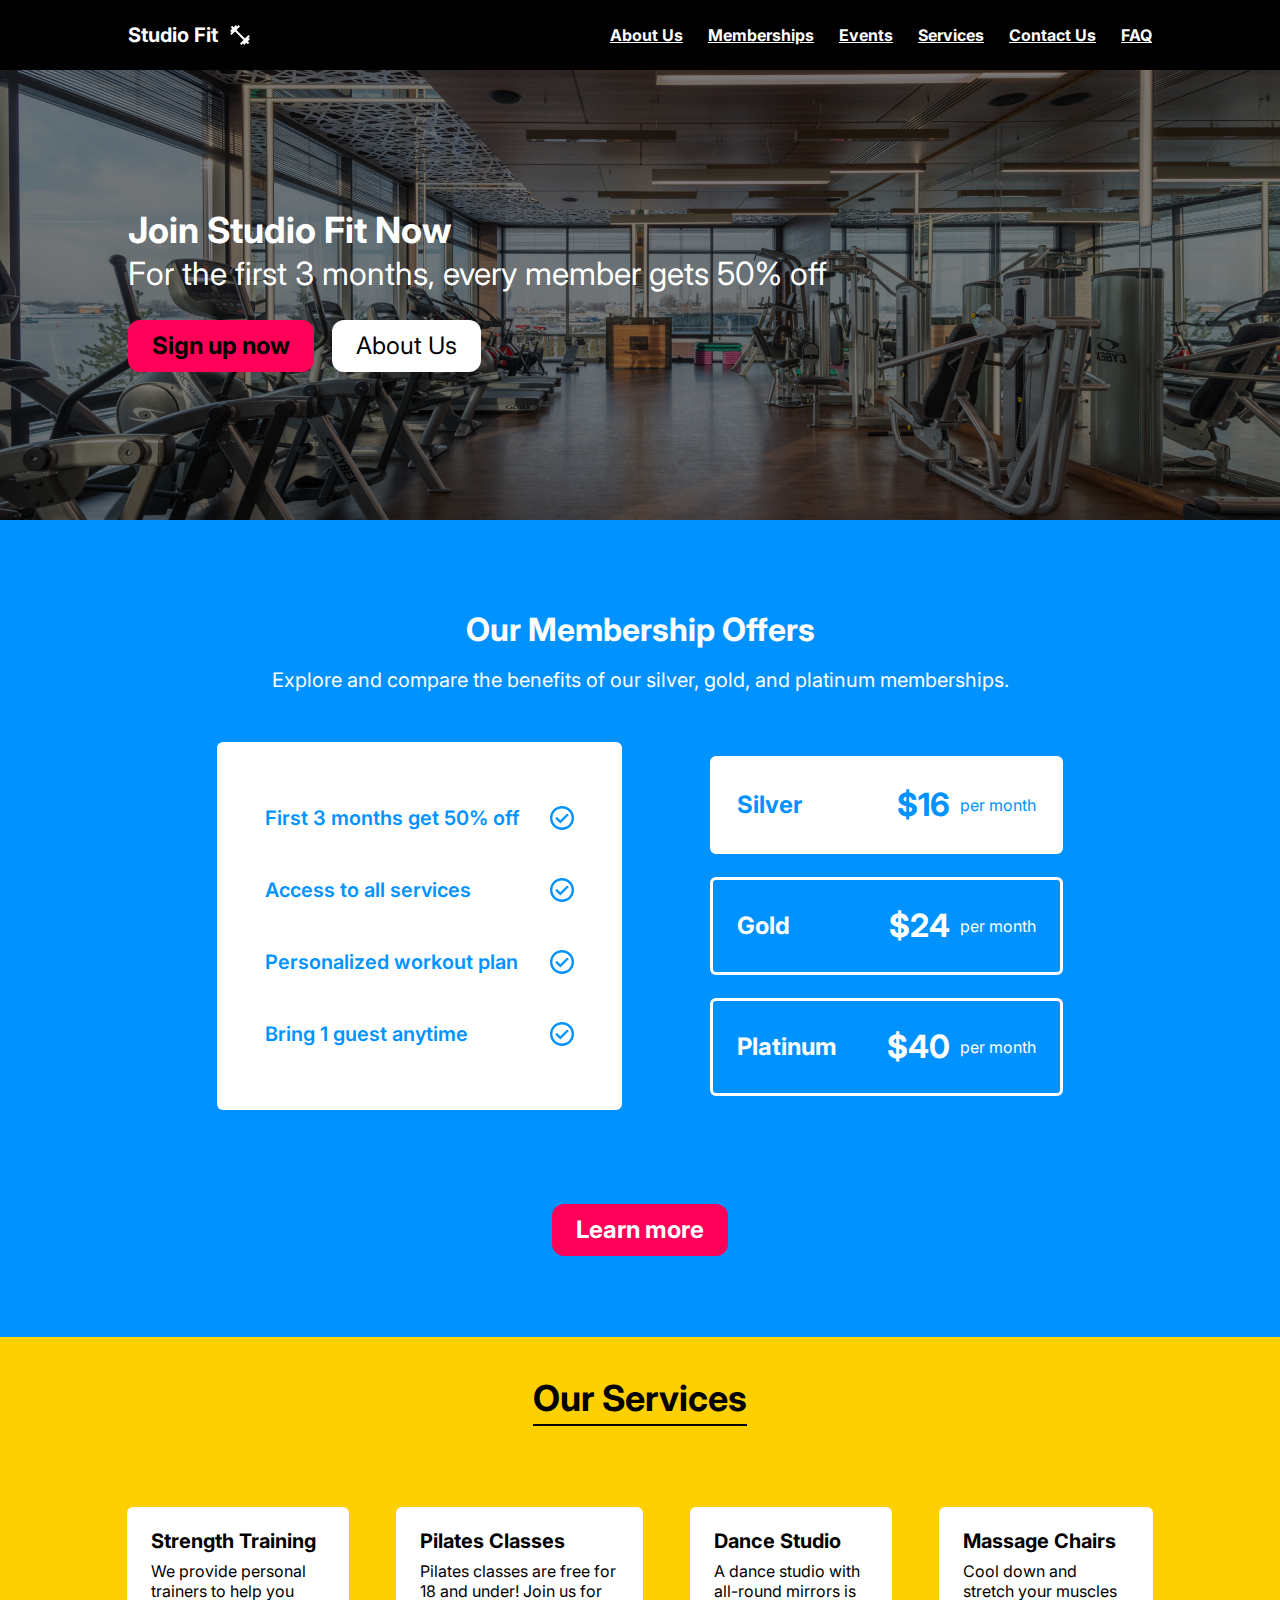
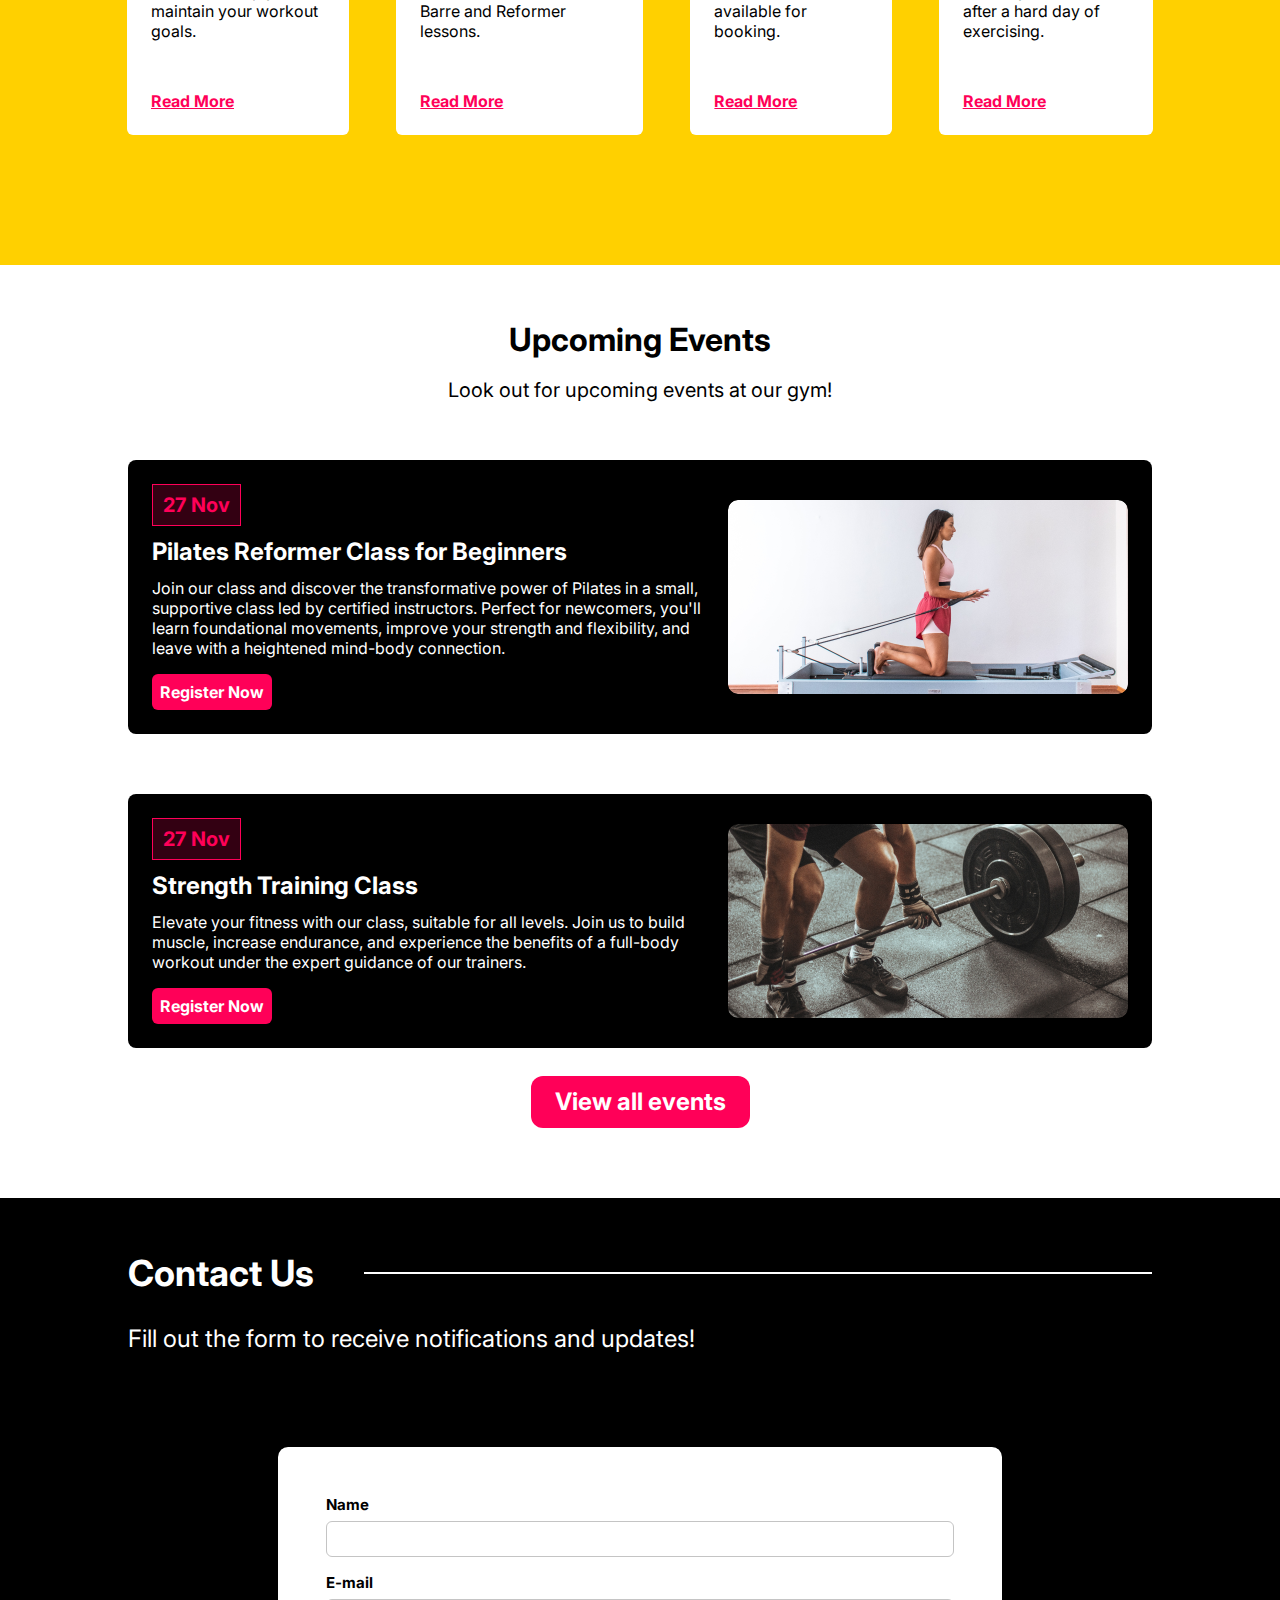
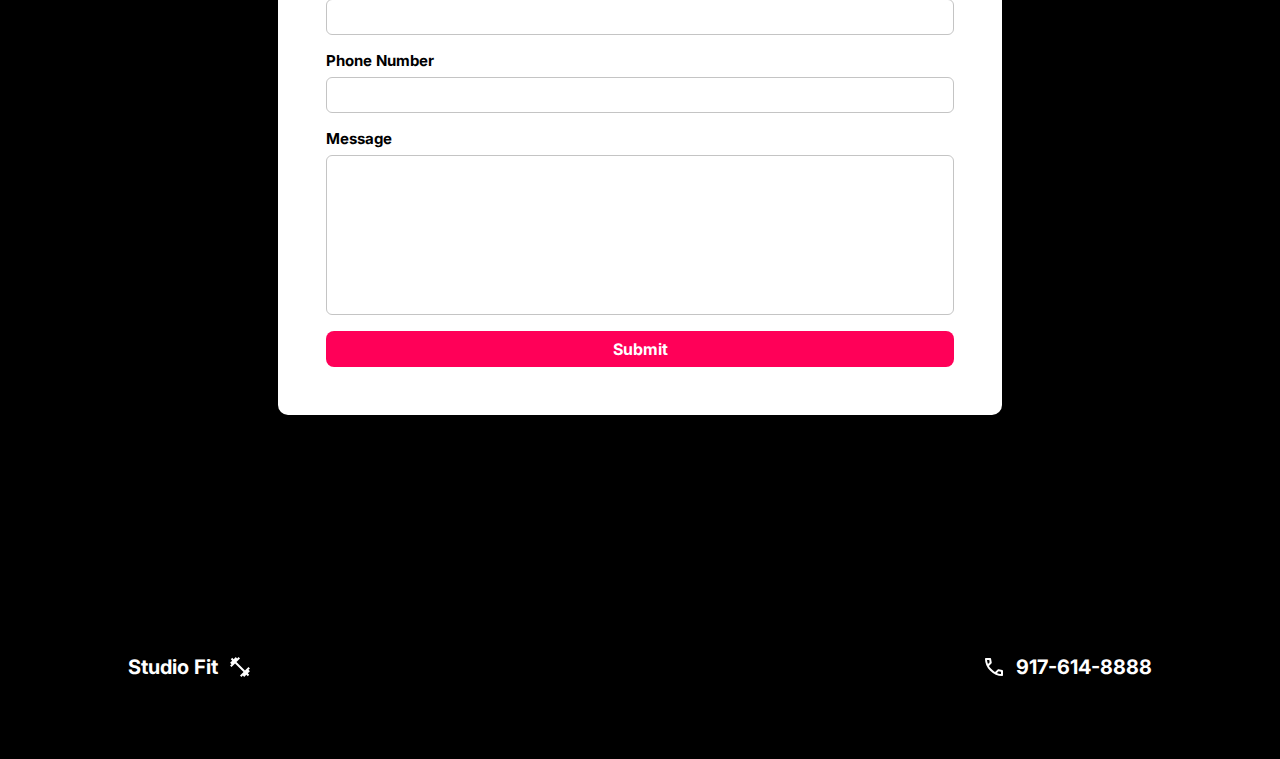
==== commit cc04152f: "add h1 and h2 on each page" ====
--- a/index.html
+++ b/index.html
@@ -124,10 +124,7 @@
         <span class="NavLogoTitle NavText">Studio Fit</span>
         <img src="img/logo.svg" />
       </a>
-      <button id="menu-toggle" class="MenuToggle">
-        <img src="img/hamburger.svg" />
-      </button>
-      <div id="nav-links" class="NavLinksWrapper NavContentWrapper">
+      <div class="NavLinksWrapper NavContentWrapper">
         <a href="./aboutus.html" class="NavLink NavText">About Us</a>
         <a href="./memberships.html" class="NavLink NavText">Memberships</a>
         <a href="./events.html" class="NavLink NavText">Events</a>
@@ -140,10 +137,10 @@
     <!-- Header Section -->
     <header class="HomeHeader">
       <div class="HeaderPlain Header">
-        <div class="HeaderText">Join Studio Fit Now</div>
-        <div class="HomeHeaderSubtext">
+        <h1 class="HeaderText">Join Studio Fit Now</h1>
+        <h2 class="HomeHeaderSubtext">
           For the first 3 months, every member gets 50% off
-        </div>
+        </h2>
         <div class="HomeHeaderButtonsWrapper">
           <a
             class="HomeHeaderButton HomeHeaderPinkButton"
@@ -393,33 +390,29 @@
             Fill out the form to receive notifications and updates!
           </div>
           <div class="ContactUsFormWrapper">
-            <form id="contact-form">
+            <form>
               <div class="ContactField">
                 <label for="name">Name</label>
-                <input type="text" id="name" />
-                <div class="ErrorMessage" id="name-error"></div>
-              </div>
-            
+                <input type="text" id="InputField" />
+              </div>
+
               <div class="ContactField">
                 <label for="email">E-mail</label>
-                <input type="email" id="email" />
-                <div class="ErrorMessage" id="email-error"></div>
-              </div>
-            
+                <input type="text" id="InputField" />
+              </div>
+
               <div class="ContactField">
                 <label for="number">Phone Number</label>
-                <input type="tel" id="phone" />
-                <div class="ErrorMessage" id="phone-error"></div>
-              </div>
-            
+                <input type="text" id="InputField" />
+              </div>
+
               <div class="ContactField">
                 <label>Message</label>
-                <textarea id="message" style="width: 100%"></textarea>
-                <div class="ErrorMessage" id="message-error"></div>
-              </div>
-            
+                <textarea id="InputField" style="width: 100%"></textarea>
+              </div>
+
               <input class="ContactSubmitButton" type="submit" />
-            </form> 
+            </form>
           </div>
         </div>
       </div>
@@ -438,7 +431,5 @@
     </footer>
     <!-- Custom Js Included -->
     <script src="js/script.js"></script>
-    <script src="js/hamburger.js"></script>
-    <script src="js/form.js"></script>
   </body>
 </html>
--- a/css/header.css
+++ b/css/header.css
@@ -34,6 +34,7 @@
 .HeaderSubtext {
   color: white;
   font-size: 24px;
+  font-weight: 400;
   margin: 24px auto auto auto;
   line-height: normal;
 }
@@ -66,6 +67,7 @@
 
 .HomeHeaderSubtext {
   font-size: 32px;
+  font-weight: 400;
   color: white;
   margin-top: 24px;
 }
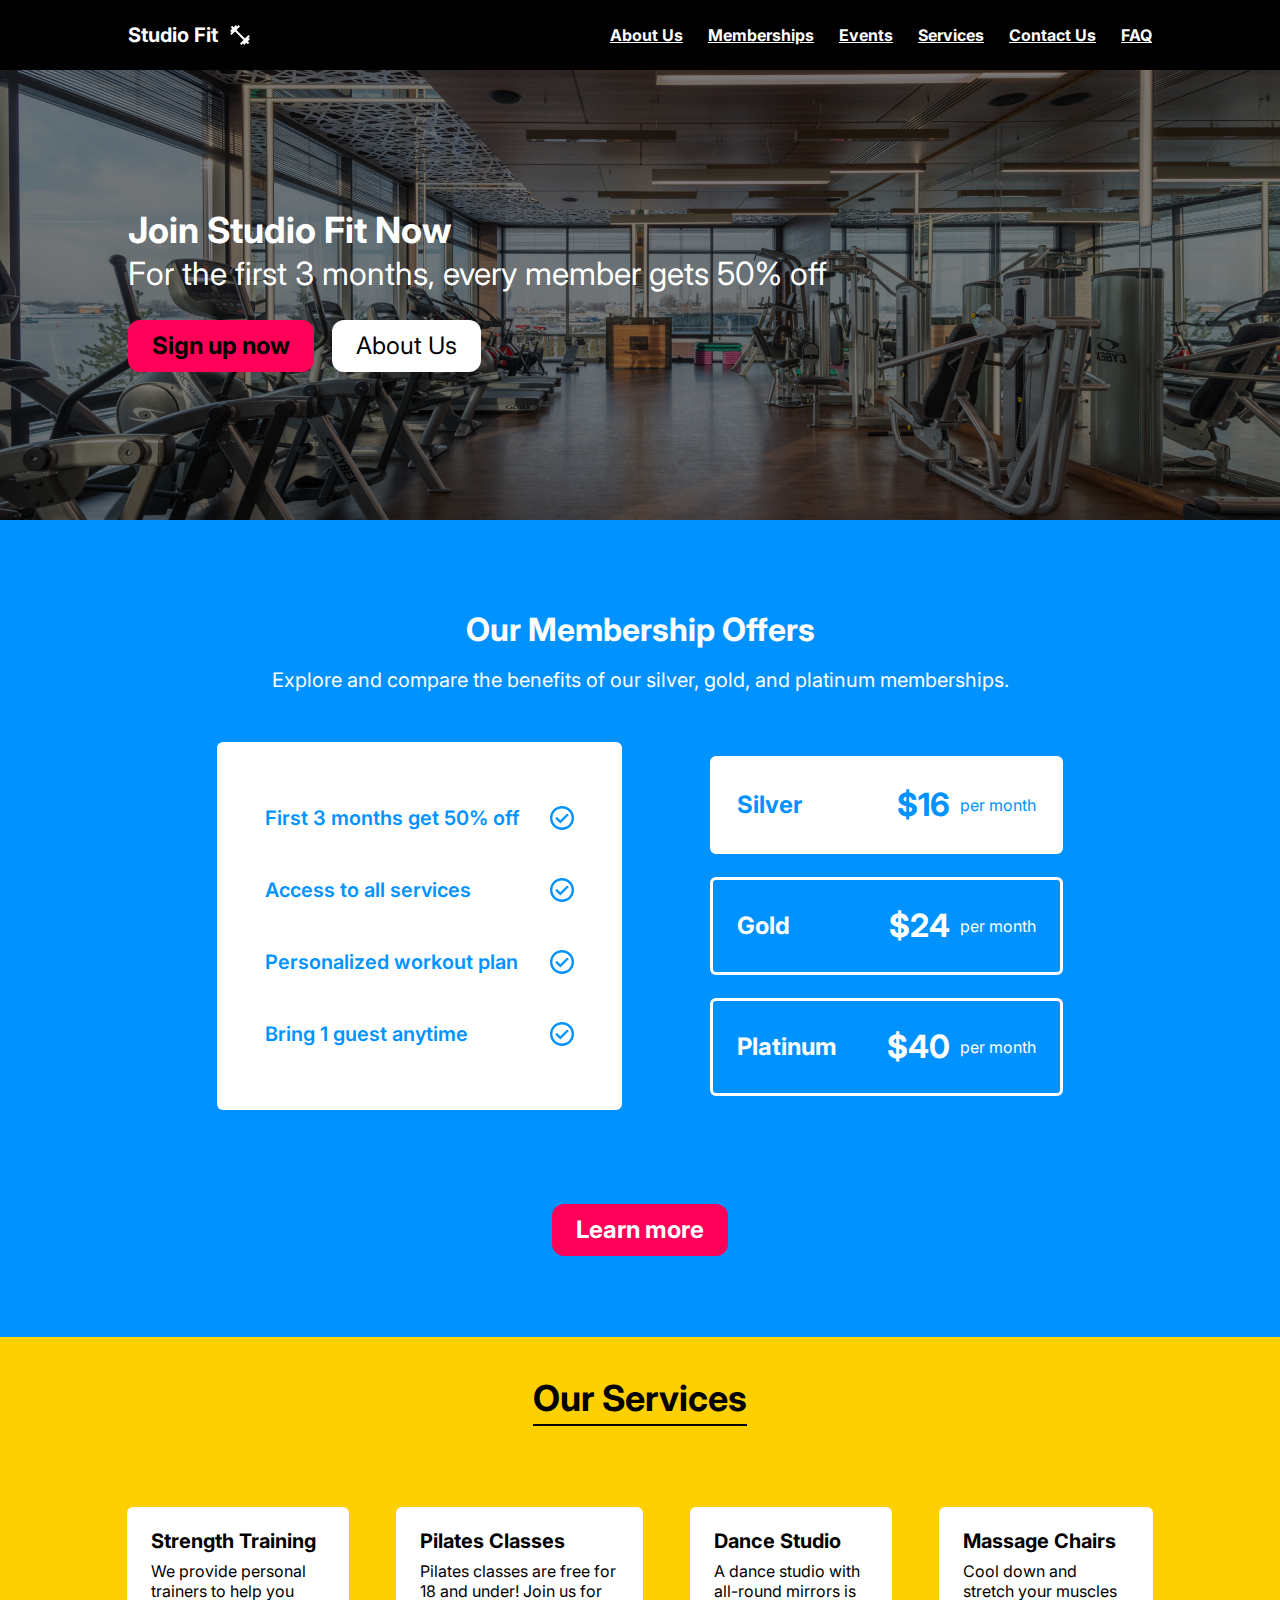
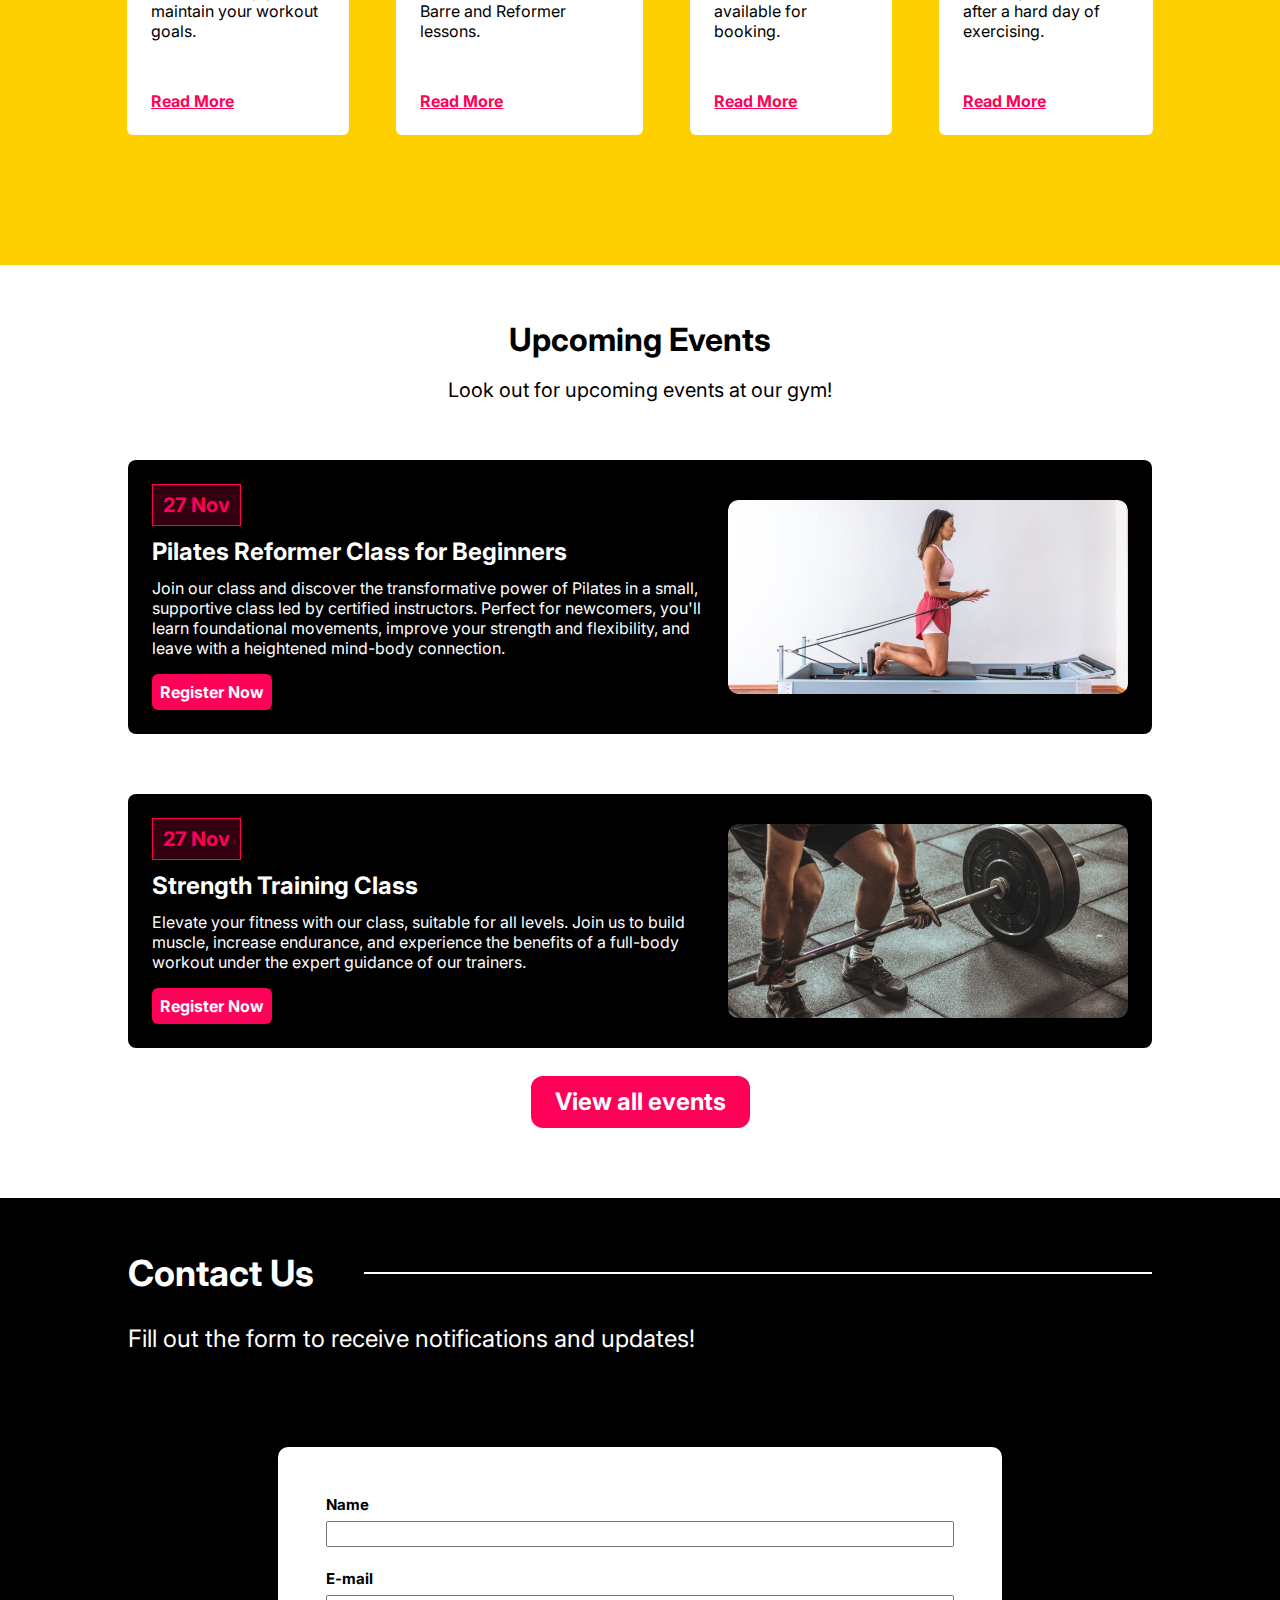
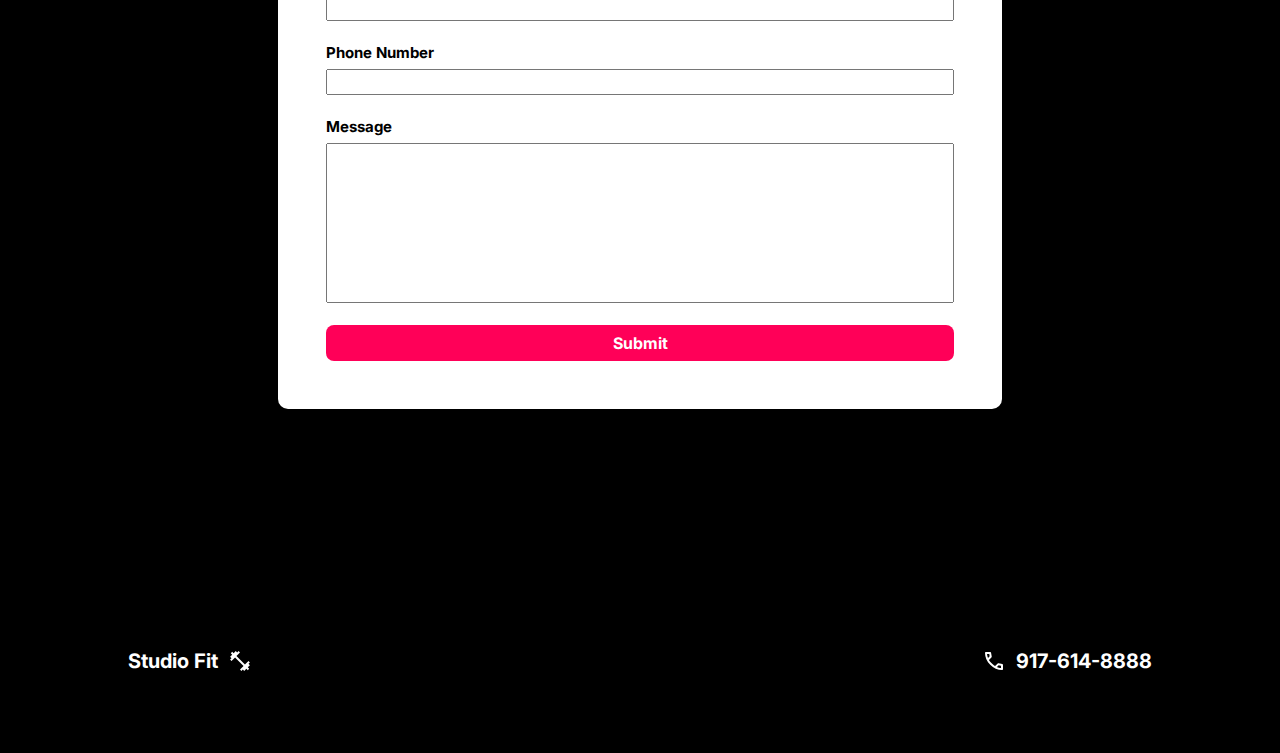
==== commit 158e1ffe: "Merge branch 'main' into won/add-h1-h2" ====
--- a/index.html
+++ b/index.html
@@ -124,7 +124,10 @@
         <span class="NavLogoTitle NavText">Studio Fit</span>
         <img src="img/logo.svg" />
       </a>
-      <div class="NavLinksWrapper NavContentWrapper">
+      <button id="menu-toggle" class="MenuToggle">
+        <img src="img/hamburger.svg" />
+      </button>
+      <div id="nav-links" class="NavLinksWrapper NavContentWrapper">
         <a href="./aboutus.html" class="NavLink NavText">About Us</a>
         <a href="./memberships.html" class="NavLink NavText">Memberships</a>
         <a href="./events.html" class="NavLink NavText">Events</a>
@@ -390,29 +393,33 @@
             Fill out the form to receive notifications and updates!
           </div>
           <div class="ContactUsFormWrapper">
-            <form>
+            <form id="contact-form">
               <div class="ContactField">
                 <label for="name">Name</label>
-                <input type="text" id="InputField" />
-              </div>
-
+                <input type="text" id="name" />
+                <div class="ErrorMessage" id="name-error"></div>
+              </div>
+            
               <div class="ContactField">
                 <label for="email">E-mail</label>
-                <input type="text" id="InputField" />
-              </div>
-
+                <input type="email" id="email" />
+                <div class="ErrorMessage" id="email-error"></div>
+              </div>
+            
               <div class="ContactField">
                 <label for="number">Phone Number</label>
-                <input type="text" id="InputField" />
-              </div>
-
+                <input type="tel" id="phone" />
+                <div class="ErrorMessage" id="phone-error"></div>
+              </div>
+            
               <div class="ContactField">
                 <label>Message</label>
-                <textarea id="InputField" style="width: 100%"></textarea>
-              </div>
-
+                <textarea id="message" style="width: 100%"></textarea>
+                <div class="ErrorMessage" id="message-error"></div>
+              </div>
+            
               <input class="ContactSubmitButton" type="submit" />
-            </form>
+            </form> 
           </div>
         </div>
       </div>
@@ -431,5 +438,7 @@
     </footer>
     <!-- Custom Js Included -->
     <script src="js/script.js"></script>
+    <script src="js/hamburger.js"></script>
+    <script src="js/form.js"></script>
   </body>
 </html>
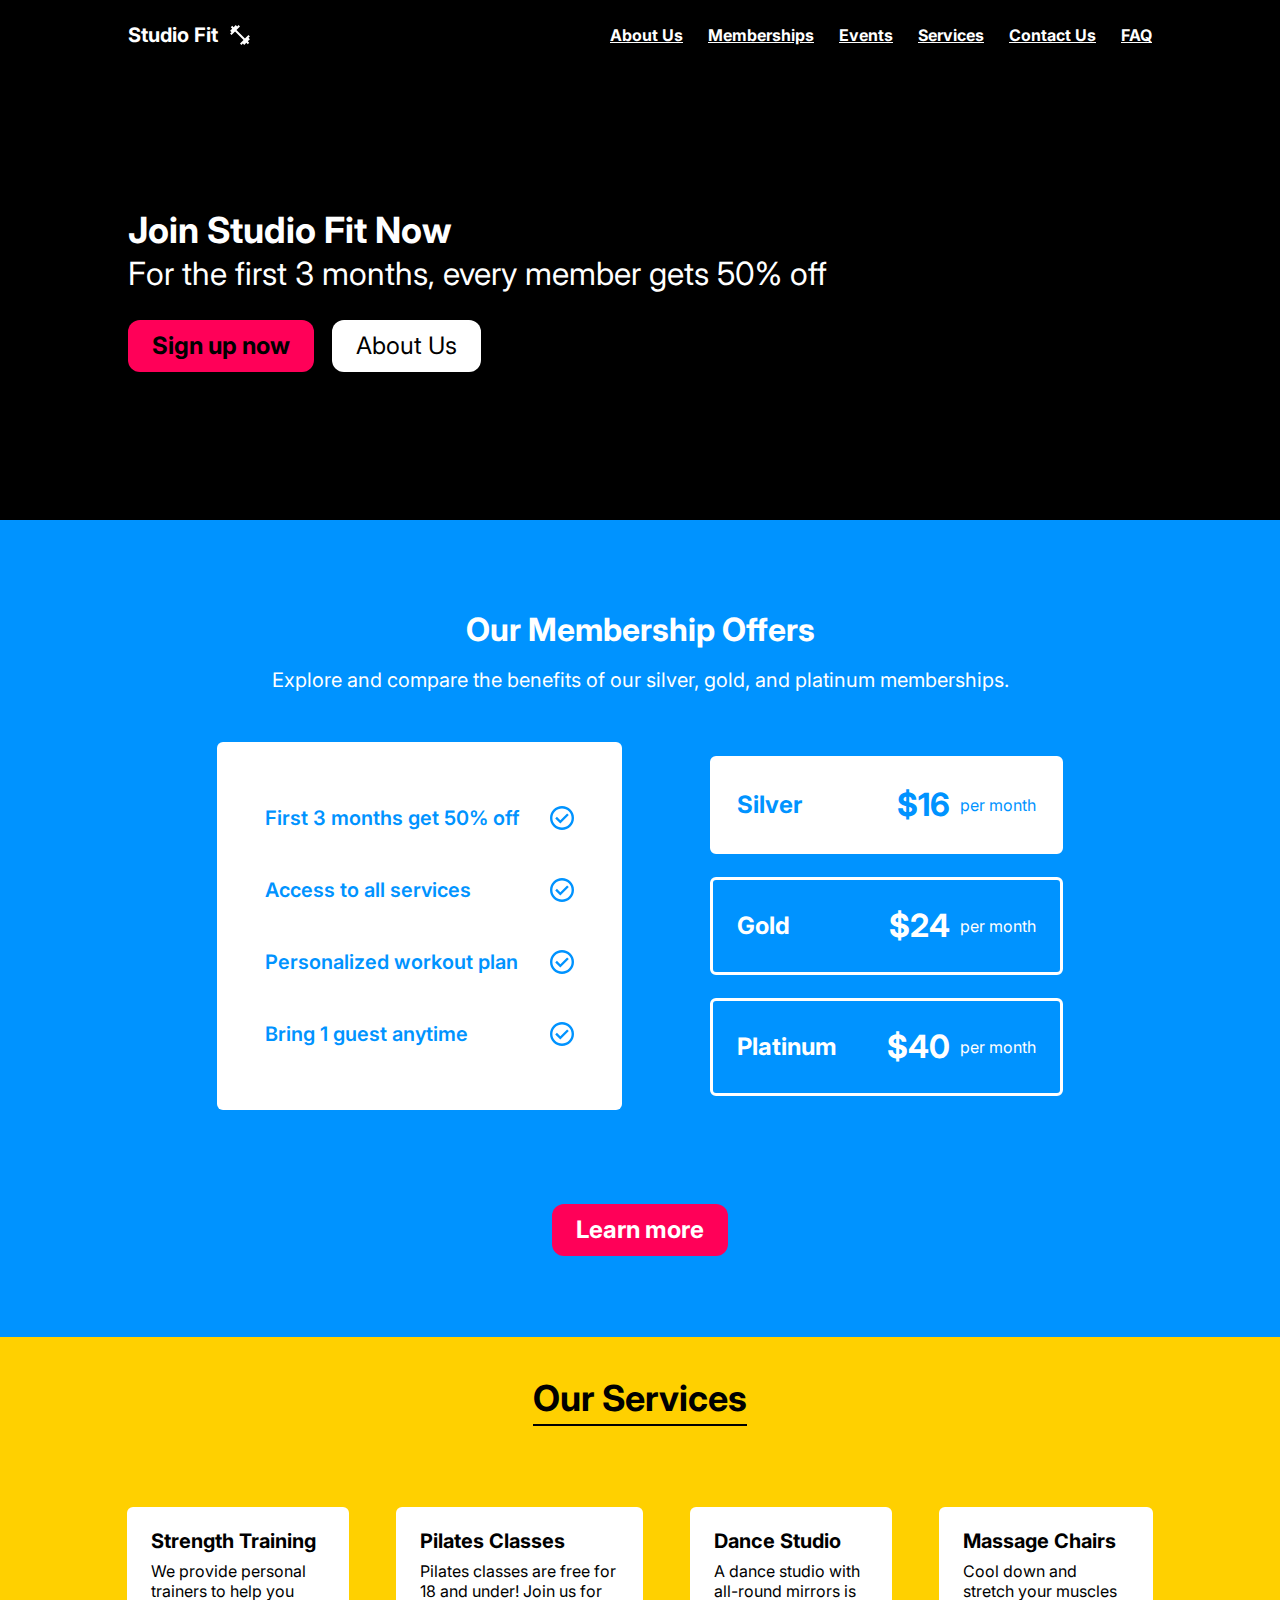
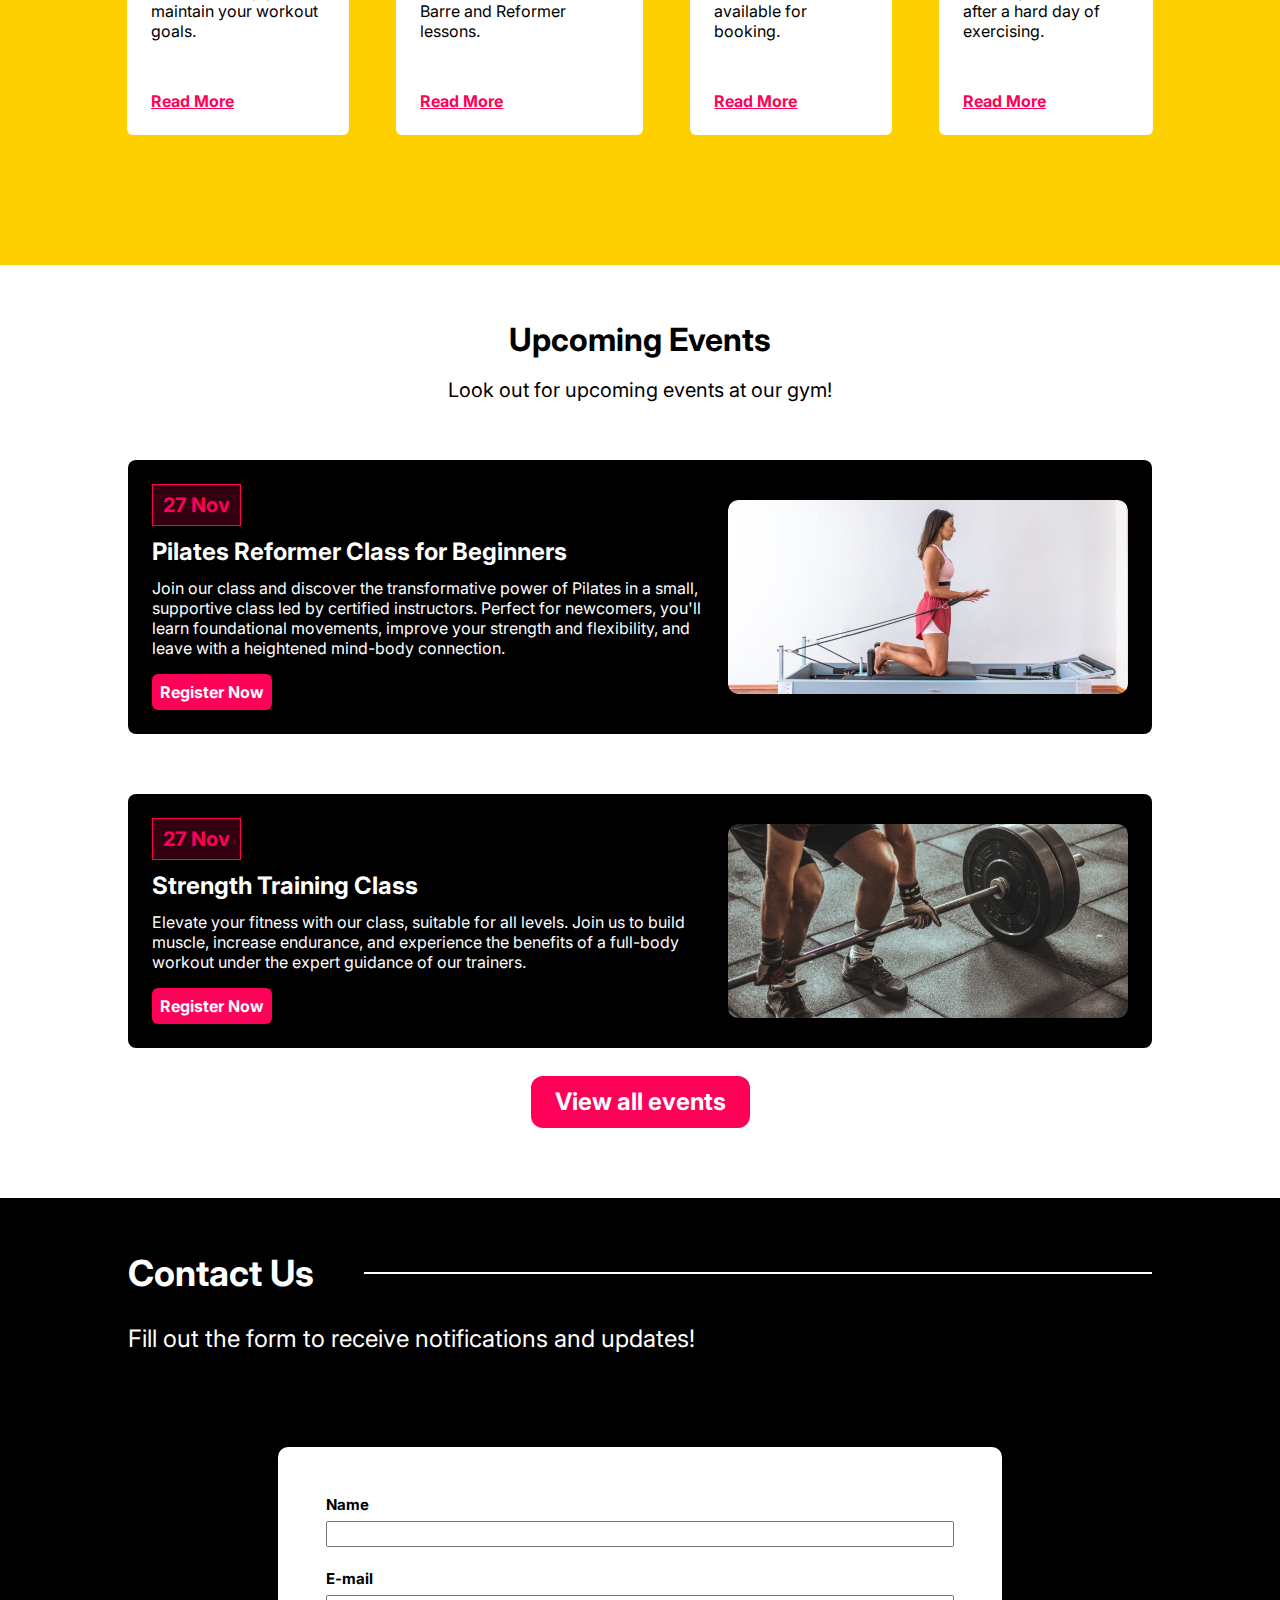
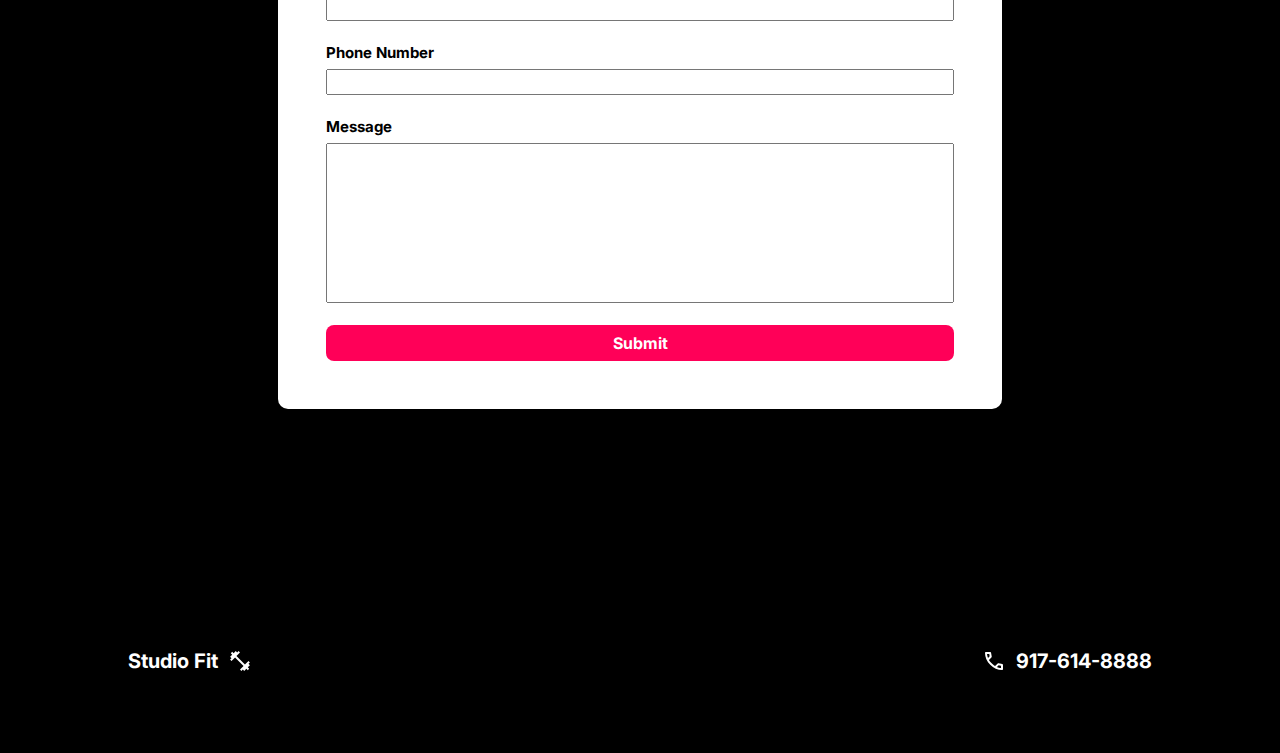
==== commit 15ecfe6d: "added favicon to all pages and replaced hero image" ====
--- a/index.html
+++ b/index.html
@@ -1,444 +1,423 @@
 <!DOCTYPE html>
 <html lang="en">
-  <head>
-    <meta charset="utf-8" />
-    <meta http-equiv="X-UA-Compatible" content="IE=edge" />
-    <meta name="viewport" content="width=device-width, initial-scale=1" />
-    <meta
-      name="description"
-      content="Studio Fit is a premium gym offering personal training, group fitness classes, and more to help you achieve your fitness goals."
-    />
-    <meta
-      name="keywords"
-      content="gym, fitness, personal training, group fitness, exercise, health"
-    />
-
-    <title>Studio Fit</title>
-    <!-- Favicon Included -->
-    <link
-      rel="icon"
-      type="image/png"
-      sizes="32x32"
-      href="img/favicon-32x32.png"
-    />
-    <link
-      rel="icon"
-      type="image/png"
-      sizes="16x16"
-      href="img/favicon-16x16.png"
-    />
-    <!-- Main Stylesheet Included -->
-    <link rel="stylesheet" type="text/css" href="css/style.css" />
-    <link rel="stylesheet" type="text/css" href="css/navbar.css" />
-    <link rel="stylesheet" type="text/css" href="css/footer.css" />
-    <link rel="stylesheet" type="text/css" href="css/header.css" />
-    <link rel="stylesheet" type="text/css" href="css/contact.css" />
-    <link rel="stylesheet" type="text/css" href="css/index.css" />
-  </head>
-
-  <body>
-    <script>
-      document.addEventListener("DOMContentLoaded", () => {
-        const benefitsText = {
-          silver: [
-            "First 3 months get 50% off",
-            "Access to all services",
-            "Personalized workout plan",
-            "Bring 1 guest anytime",
-          ],
-          gold: [
-            "Priority access to classes",
-            "Advanced fitness tracking",
-            "Discount on apparel",
-            "Semi-annual membership",
-          ],
-          platinum: [
-            "Exclusive access to classes",
-            "Relaxation amenities",
-            "Personal recovery trainer",
-            "Nutritional guidance",
-          ],
-        };
-
-        const silverButton = document.getElementsByClassName("SilverButton")[0];
-        const goldButton = document.getElementsByClassName("GoldButton")[0];
-        const platinumButton =
-          document.getElementsByClassName("PlatinumButton")[0];
-
-        const membershipBenefits = document
-          .getElementsByClassName("MembershipBenefitsWrapper")[0]
-          .getElementsByClassName("MembershipBenefits");
-
-        const membershipBenefitsArray = [...membershipBenefits];
-
-        silverButton.addEventListener("click", () => {
-          silverButton.style.backgroundColor = "white";
-          silverButton.style.color = "#0093FF";
-          goldButton.style.backgroundColor = "#0093FF";
-          goldButton.style.color = "white";
-          platinumButton.style.backgroundColor = "#0093FF";
-          platinumButton.style.color = "white";
-
-          membershipBenefitsArray.map(
-            (benefit, index) =>
-              (benefit.getElementsByTagName("span")[0].innerHTML =
-                benefitsText.silver[index])
-          );
-        });
-
-        goldButton.addEventListener("click", () => {
-          silverButton.style.backgroundColor = "#0093FF";
-          silverButton.style.color = "white";
-          goldButton.style.backgroundColor = "white";
-          goldButton.style.color = "#0093FF";
-          platinumButton.style.backgroundColor = "#0093FF";
-          platinumButton.style.color = "white";
-
-          membershipBenefitsArray.map(
-            (benefit, index) =>
-              (benefit.getElementsByTagName("span")[0].innerHTML =
-                benefitsText.gold[index])
-          );
-        });
-
-        platinumButton.addEventListener("click", () => {
-          silverButton.style.backgroundColor = "#0093FF";
-          silverButton.style.color = "white";
-          goldButton.style.backgroundColor = "#0093FF";
-          goldButton.style.color = "white";
-          platinumButton.style.backgroundColor = "white";
-          platinumButton.style.color = "#0093FF";
-
-          membershipBenefitsArray.map(
-            (benefit, index) =>
-              (benefit.getElementsByTagName("span")[0].innerHTML =
-                benefitsText.platinum[index])
-          );
-        });
-      });
-    </script>
-
-    <!-- use javascript to make this a hamburger menu -->
-    <nav class="NavContainer">
-      <a href="./index.html" class="NavLogoWrapper NavContentWrapper">
-        <span class="NavLogoTitle NavText">Studio Fit</span>
-        <img src="img/logo.svg" />
-      </a>
-      <button id="menu-toggle" class="MenuToggle">
-        <img src="img/hamburger.svg" />
-      </button>
-      <div id="nav-links" class="NavLinksWrapper NavContentWrapper">
-        <a href="./aboutus.html" class="NavLink NavText">About Us</a>
-        <a href="./memberships.html" class="NavLink NavText">Memberships</a>
-        <a href="./events.html" class="NavLink NavText">Events</a>
-        <a href="./services.html" class="NavLink NavText">Services</a>
-        <a href="./contact.html" class="NavLink NavText">Contact Us</a>
-        <a href="./faq.html" class="NavLink NavText">FAQ</a>
-      </div>
-    </nav>
-
-    <!-- Header Section -->
-    <header class="HomeHeader">
-      <div class="HeaderPlain Header">
-        <h1 class="HeaderText">Join Studio Fit Now</h1>
-        <h2 class="HomeHeaderSubtext">
-          For the first 3 months, every member gets 50% off
-        </h2>
-        <div class="HomeHeaderButtonsWrapper">
-          <a
-            class="HomeHeaderButton HomeHeaderPinkButton"
-            href="./memberships.html"
-          >
-            Sign up now
-          </a>
-          <a
-            class="HomeHeaderButton HomeHeaderWhiteButton"
-            href="./aboutus.html"
-          >
-            About Us
-          </a>
-        </div>
-      </div>
-    </header>
-
-    <!-- Body Section -->
-    <main>
-      <div class="MembershipOffersWrapper">
-        <div
-          class="HomeSectionContent"
-          style="display: flex; flex-direction: column"
-        >
-          <div class="MembershipOffersTitle">Our Membership Offers</div>
-          <div class="MembershipOffersSubtitle">
-            Explore and compare the benefits of our silver, gold, and platinum
-            memberships.
-          </div>
-          <div class="MembershipOffersMainContent">
-            <div class="MembershipBenefitsWrapper">
-              <div class="MembershipBenefits">
-                <span>First 3 months get 50% off</span>
-                <img src="img/checkmark-circle.svg" />
-              </div>
-              <div class="MembershipBenefits">
-                <span>Access to all services</span>
-                <img src="img/checkmark-circle.svg" />
-              </div>
-              <div class="MembershipBenefits">
-                <span>Personalized workout plan</span>
-                <img src="img/checkmark-circle.svg" />
-              </div>
-              <div class="MembershipBenefits">
-                <span>Bring 1 guest anytime</span>
-                <img src="img/checkmark-circle.svg" />
-              </div>
-            </div>
-            <div class="MembershipButtonsWrapper">
-              <button class="SilverButton MembershipButton Selected">
-                <span class="MembershipButtonTitle">Silver</span>
-                <span class="MembershipButtonTextWrapper">
-                  <span class="MembershipButtonCostText">$16</span>
-                  <span class="MembershipButtonSubtext">per month</span>
-                </span>
-              </button>
-              <button class="GoldButton MembershipButton Unselected">
-                <span class="MembershipButtonTitle">Gold</span>
-                <span class="MembershipButtonTextWrapper">
-                  <span class="MembershipButtonCostText">$24</span>
-                  <span class="MembershipButtonSubtext">per month</span>
-                </span>
-              </button>
-              <button class="PlatinumButton MembershipButton Unselected">
-                <span class="MembershipButtonTitle">Platinum</span>
-                <span class="MembershipButtonTextWrapper">
-                  <span class="MembershipButtonCostText">$40</span>
-                  <span class="MembershipButtonSubtext">per month</span>
-                </span>
-              </button>
-            </div>
-          </div>
-          <a class="MembershipLearnMoreButton" href="./memberships.html">
-            Learn more
-          </a>
-        </div>
-      </div>
-
-      <div class="ServicesWrapper">
-        <div class="HomeSectionContent">
-          <div class="ColorHeader">
-            <div class="HeaderPlain Header">
-              <div class="HeaderText HeaderTextBlack">Our Services</div>
-              <hr class="DividerBlack" />
-            </div>
-          </div>
-          <div class="ServicesBoxesWrapper">
-            <div class="ServicesBox">
-              <div>
-                <div class="ServicesBoxTitle">Strength Training</div>
-                <div class="ServicesBoxText">
-                  We provide personal trainers to help you maintain your workout
-                  goals.
-                </div>
-              </div>
-              <a class="ServicesBoxLink" href="./services.html"> Read More </a>
-            </div>
-            <div class="ServicesBox">
-              <div>
-                <div class="ServicesBoxTitle">Pilates Classes</div>
-                <div class="ServicesBoxText">
-                  Pilates classes are free for 18 and under! Join us for Barre
-                  and Reformer lessons.
-                </div>
-              </div>
-              <a class="ServicesBoxLink" href="./services.html"> Read More </a>
-            </div>
-            <div class="ServicesBox">
-              <div>
-                <div class="ServicesBoxTitle">Dance Studio</div>
-                <div class="ServicesBoxText">
-                  A dance studio with all-round mirrors is available for
-                  booking.
-                </div>
-              </div>
-              <a class="ServicesBoxLink" href="./services.html"> Read More </a>
-            </div>
-            <div class="ServicesBox">
-              <div>
-                <div class="ServicesBoxTitle">Massage Chairs</div>
-                <div class="ServicesBoxText">
-                  Cool down and stretch your muscles after a hard day of
-                  exercising.
-                </div>
-              </div>
-              <a class="ServicesBoxLink" href="./services.html"> Read More </a>
-            </div>
-          </div>
-        </div>
-      </div>
-
-      <div class="UpcomingEventsWrapper">
-        <div
-          class="HomeSectionContent"
-          style="display: flex; flex-direction: column"
-        >
-          <div class="UpcomingEventsTitle">Upcoming Events</div>
-          <div class="UpcomingEventsSubtitle">
-            Look out for upcoming events at our gym!
-          </div>
-          <div class="UpcomingEventsBlackContainer">
-            <div class="UpcomingEventsBlackContainerLeft">
-              <div class="UpcomingEventsDateText">27 Nov</div>
-              <div class="UpcomingEventsBlackContainerTitle">
-                Pilates Reformer Class for Beginners
-              </div>
-              <div class="UpcomingEventsBlackContainerText">
-                Join our class and discover the transformative power of Pilates
-                in a small, supportive class led by certified instructors.
-                Perfect for newcomers, you'll learn foundational movements,
-                improve your strength and flexibility, and leave with a
-                heightened mind-body connection.
-              </div>
-              <button class="UpcomingEventsBlackContainerButton">
-                Register Now
-              </button>
-            </div>
-            <img
-              class="BlackContainerImage"
-              src="img/PilatesClass.png"
-              style="border-radius: 10px"
-            />
-          </div>
-
-          <div class="UpcomingEventsBlackContainerMobile">
-            <img
-              class="BlackContainerImage"
-              src="img/PilatesClass.png"
-              style="border-radius: 10px"
-            />
-            <div class="UpcomingEventsBlackContainerLeft">
-              <div class="UpcomingEventsDateText">27 Nov</div>
-              <div class="UpcomingEventsBlackContainerTitle">
-                Pilates Reformer Class for Beginners
-              </div>
-              <div class="UpcomingEventsBlackContainerText">
-                Join our class and discover the transformative power of Pilates
-                in a small, supportive class led by certified instructors.
-                Perfect for newcomers, you'll learn foundational movements,
-                improve your strength and flexibility, and leave with a
-                heightened mind-body connection.
-              </div>
-              <button class="UpcomingEventsBlackContainerButton">
-                Register Now
-              </button>
-            </div>
-          </div>
-
-          <div class="UpcomingEventsBlackContainer">
-            <div class="UpcomingEventsBlackContainerLeft">
-              <div class="UpcomingEventsDateText">27 Nov</div>
-              <div class="UpcomingEventsBlackContainerTitle">
-                Strength Training Class
-              </div>
-              <div class="UpcomingEventsBlackContainerText">
-                Elevate your fitness with our class, suitable for all levels.
-                Join us to build muscle, increase endurance, and experience the
-                benefits of a full-body workout under the expert guidance of our
-                trainers.
-              </div>
-              <button class="UpcomingEventsBlackContainerButton">
-                Register Now
-              </button>
-            </div>
-            <img
-              class="BlackContainerImage"
-              src="img/StrengthClass.png"
-              style="border-radius: 10px"
-            />
-          </div>
-
-          <div class="UpcomingEventsBlackContainerMobile">
-            <img
-              class="BlackContainerImage"
-              src="img/StrengthClass.png"
-              style="border-radius: 10px"
-            />
-            <div class="UpcomingEventsBlackContainerLeft">
-              <div class="UpcomingEventsDateText">27 Nov</div>
-              <div class="UpcomingEventsBlackContainerTitle">
-                Strength Training Class
-              </div>
-              <div class="UpcomingEventsBlackContainerText">
-                Elevate your fitness with our class, suitable for all levels.
-                Join us to build muscle, increase endurance, and experience the
-                benefits of a full-body workout under the expert guidance of our
-                trainers.
-              </div>
-              <button class="UpcomingEventsBlackContainerButton">
-                Register Now
-              </button>
-            </div>
-          </div>
-          <a class="UpcomingEventsPinkButton" href="./events.html">
-            View all events
-          </a>
-        </div>
-      </div>
-
-      <div class="ContactUsWrapper">
-        <div class="HomeSectionContent">
-          <div class="ColorHeader BlackHeader">
-            <div class="HeaderText">Contact Us</div>
-            <hr />
-          </div>
-          <div class="HeaderSubtext" style="margin-top: 34px">
-            Fill out the form to receive notifications and updates!
-          </div>
-          <div class="ContactUsFormWrapper">
-            <form id="contact-form">
-              <div class="ContactField">
-                <label for="name">Name</label>
-                <input type="text" id="name" />
-                <div class="ErrorMessage" id="name-error"></div>
-              </div>
-            
-              <div class="ContactField">
-                <label for="email">E-mail</label>
-                <input type="email" id="email" />
-                <div class="ErrorMessage" id="email-error"></div>
-              </div>
-            
-              <div class="ContactField">
-                <label for="number">Phone Number</label>
-                <input type="tel" id="phone" />
-                <div class="ErrorMessage" id="phone-error"></div>
-              </div>
-            
-              <div class="ContactField">
-                <label>Message</label>
-                <textarea id="message" style="width: 100%"></textarea>
-                <div class="ErrorMessage" id="message-error"></div>
-              </div>
-            
-              <input class="ContactSubmitButton" type="submit" />
-            </form> 
-          </div>
-        </div>
-      </div>
-    </main>
-
-    <!-- Footer Section -->
-    <footer class="FooterContainer">
-      <a href="#" class="FooterContentWrapper">
-        <span class="FooterContentText">Studio Fit</span>
-        <img src="img/logo.svg" />
-      </a>
-      <a href="" class="FooterContentWrapper">
-        <img src="img/phone.svg" />
-        <span class="FooterContentText">917-614-8888</span>
-      </a>
-    </footer>
-    <!-- Custom Js Included -->
-    <script src="js/script.js"></script>
-    <script src="js/hamburger.js"></script>
-    <script src="js/form.js"></script>
-  </body>
+	<head>
+		<meta charset="utf-8" />
+		<meta http-equiv="X-UA-Compatible" content="IE=edge" />
+		<meta name="viewport" content="width=device-width, initial-scale=1" />
+		<meta
+			name="description"
+			content="Studio Fit is a premium gym offering personal training, group fitness classes, and more to help you achieve your fitness goals." />
+		<meta
+			name="keywords"
+			content="gym, fitness, personal training, group fitness, exercise, health" />
+
+		<title>Studio Fit</title>
+		<!-- Favicon Included -->
+		<link rel="icon" type="image/x-icon" href="img/favicon-16.png" />
+		<!-- Main Stylesheet Included -->
+		<link rel="stylesheet" type="text/css" href="css/style.css" />
+		<link rel="stylesheet" type="text/css" href="css/navbar.css" />
+		<link rel="stylesheet" type="text/css" href="css/footer.css" />
+		<link rel="stylesheet" type="text/css" href="css/header.css" />
+		<link rel="stylesheet" type="text/css" href="css/contact.css" />
+		<link rel="stylesheet" type="text/css" href="css/index.css" />
+	</head>
+
+	<body>
+		<script>
+			document.addEventListener("DOMContentLoaded", () => {
+				const benefitsText = {
+					silver: [
+						"First 3 months get 50% off",
+						"Access to all services",
+						"Personalized workout plan",
+						"Bring 1 guest anytime",
+					],
+					gold: [
+						"Priority access to classes",
+						"Advanced fitness tracking",
+						"Discount on apparel",
+						"Semi-annual membership",
+					],
+					platinum: [
+						"Exclusive access to classes",
+						"Relaxation amenities",
+						"Personal recovery trainer",
+						"Nutritional guidance",
+					],
+				};
+
+				const silverButton = document.getElementsByClassName("SilverButton")[0];
+				const goldButton = document.getElementsByClassName("GoldButton")[0];
+				const platinumButton =
+					document.getElementsByClassName("PlatinumButton")[0];
+
+				const membershipBenefits = document
+					.getElementsByClassName("MembershipBenefitsWrapper")[0]
+					.getElementsByClassName("MembershipBenefits");
+
+				const membershipBenefitsArray = [...membershipBenefits];
+
+				silverButton.addEventListener("click", () => {
+					silverButton.style.backgroundColor = "white";
+					silverButton.style.color = "#0093FF";
+					goldButton.style.backgroundColor = "#0093FF";
+					goldButton.style.color = "white";
+					platinumButton.style.backgroundColor = "#0093FF";
+					platinumButton.style.color = "white";
+
+					membershipBenefitsArray.map(
+						(benefit, index) =>
+							(benefit.getElementsByTagName("span")[0].innerHTML =
+								benefitsText.silver[index])
+					);
+				});
+
+				goldButton.addEventListener("click", () => {
+					silverButton.style.backgroundColor = "#0093FF";
+					silverButton.style.color = "white";
+					goldButton.style.backgroundColor = "white";
+					goldButton.style.color = "#0093FF";
+					platinumButton.style.backgroundColor = "#0093FF";
+					platinumButton.style.color = "white";
+
+					membershipBenefitsArray.map(
+						(benefit, index) =>
+							(benefit.getElementsByTagName("span")[0].innerHTML =
+								benefitsText.gold[index])
+					);
+				});
+
+				platinumButton.addEventListener("click", () => {
+					silverButton.style.backgroundColor = "#0093FF";
+					silverButton.style.color = "white";
+					goldButton.style.backgroundColor = "#0093FF";
+					goldButton.style.color = "white";
+					platinumButton.style.backgroundColor = "white";
+					platinumButton.style.color = "#0093FF";
+
+					membershipBenefitsArray.map(
+						(benefit, index) =>
+							(benefit.getElementsByTagName("span")[0].innerHTML =
+								benefitsText.platinum[index])
+					);
+				});
+			});
+		</script>
+
+		<!-- use javascript to make this a hamburger menu -->
+		<nav class="NavContainer">
+			<a href="./index.html" class="NavLogoWrapper NavContentWrapper">
+				<span class="NavLogoTitle NavText">Studio Fit</span>
+				<img src="img/logo.svg" />
+			</a>
+			<button id="menu-toggle" class="MenuToggle">
+				<img src="img/hamburger.svg" />
+			</button>
+			<div id="nav-links" class="NavLinksWrapper NavContentWrapper">
+				<a href="./aboutus.html" class="NavLink NavText">About Us</a>
+				<a href="./memberships.html" class="NavLink NavText">Memberships</a>
+				<a href="./events.html" class="NavLink NavText">Events</a>
+				<a href="./services.html" class="NavLink NavText">Services</a>
+				<a href="./contact.html" class="NavLink NavText">Contact Us</a>
+				<a href="./faq.html" class="NavLink NavText">FAQ</a>
+			</div>
+		</nav>
+
+		<!-- Header Section -->
+		<header class="HomeHeader">
+			<div class="HeaderPlain Header">
+				<h1 class="HeaderText">Join Studio Fit Now</h1>
+				<h2 class="HomeHeaderSubtext">
+					For the first 3 months, every member gets 50% off
+				</h2>
+				<div class="HomeHeaderButtonsWrapper">
+					<a
+						class="HomeHeaderButton HomeHeaderPinkButton"
+						href="./memberships.html">
+						Sign up now
+					</a>
+					<a
+						class="HomeHeaderButton HomeHeaderWhiteButton"
+						href="./aboutus.html">
+						About Us
+					</a>
+				</div>
+			</div>
+		</header>
+
+		<!-- Body Section -->
+		<main>
+			<div class="MembershipOffersWrapper">
+				<div
+					class="HomeSectionContent"
+					style="display: flex; flex-direction: column">
+					<div class="MembershipOffersTitle">Our Membership Offers</div>
+					<div class="MembershipOffersSubtitle">
+						Explore and compare the benefits of our silver, gold, and platinum
+						memberships.
+					</div>
+					<div class="MembershipOffersMainContent">
+						<div class="MembershipBenefitsWrapper">
+							<div class="MembershipBenefits">
+								<span>First 3 months get 50% off</span>
+								<img src="img/checkmark-circle.svg" />
+							</div>
+							<div class="MembershipBenefits">
+								<span>Access to all services</span>
+								<img src="img/checkmark-circle.svg" />
+							</div>
+							<div class="MembershipBenefits">
+								<span>Personalized workout plan</span>
+								<img src="img/checkmark-circle.svg" />
+							</div>
+							<div class="MembershipBenefits">
+								<span>Bring 1 guest anytime</span>
+								<img src="img/checkmark-circle.svg" />
+							</div>
+						</div>
+						<div class="MembershipButtonsWrapper">
+							<button class="SilverButton MembershipButton Selected">
+								<span class="MembershipButtonTitle">Silver</span>
+								<span class="MembershipButtonTextWrapper">
+									<span class="MembershipButtonCostText">$16</span>
+									<span class="MembershipButtonSubtext">per month</span>
+								</span>
+							</button>
+							<button class="GoldButton MembershipButton Unselected">
+								<span class="MembershipButtonTitle">Gold</span>
+								<span class="MembershipButtonTextWrapper">
+									<span class="MembershipButtonCostText">$24</span>
+									<span class="MembershipButtonSubtext">per month</span>
+								</span>
+							</button>
+							<button class="PlatinumButton MembershipButton Unselected">
+								<span class="MembershipButtonTitle">Platinum</span>
+								<span class="MembershipButtonTextWrapper">
+									<span class="MembershipButtonCostText">$40</span>
+									<span class="MembershipButtonSubtext">per month</span>
+								</span>
+							</button>
+						</div>
+					</div>
+					<a class="MembershipLearnMoreButton" href="./memberships.html">
+						Learn more
+					</a>
+				</div>
+			</div>
+
+			<div class="ServicesWrapper">
+				<div class="HomeSectionContent">
+					<div class="ColorHeader">
+						<div class="HeaderPlain Header">
+							<div class="HeaderText HeaderTextBlack">Our Services</div>
+							<hr class="DividerBlack" />
+						</div>
+					</div>
+					<div class="ServicesBoxesWrapper">
+						<div class="ServicesBox">
+							<div>
+								<div class="ServicesBoxTitle">Strength Training</div>
+								<div class="ServicesBoxText">
+									We provide personal trainers to help you maintain your workout
+									goals.
+								</div>
+							</div>
+							<a class="ServicesBoxLink" href="./services.html"> Read More </a>
+						</div>
+						<div class="ServicesBox">
+							<div>
+								<div class="ServicesBoxTitle">Pilates Classes</div>
+								<div class="ServicesBoxText">
+									Pilates classes are free for 18 and under! Join us for Barre
+									and Reformer lessons.
+								</div>
+							</div>
+							<a class="ServicesBoxLink" href="./services.html"> Read More </a>
+						</div>
+						<div class="ServicesBox">
+							<div>
+								<div class="ServicesBoxTitle">Dance Studio</div>
+								<div class="ServicesBoxText">
+									A dance studio with all-round mirrors is available for
+									booking.
+								</div>
+							</div>
+							<a class="ServicesBoxLink" href="./services.html"> Read More </a>
+						</div>
+						<div class="ServicesBox">
+							<div>
+								<div class="ServicesBoxTitle">Massage Chairs</div>
+								<div class="ServicesBoxText">
+									Cool down and stretch your muscles after a hard day of
+									exercising.
+								</div>
+							</div>
+							<a class="ServicesBoxLink" href="./services.html"> Read More </a>
+						</div>
+					</div>
+				</div>
+			</div>
+
+			<div class="UpcomingEventsWrapper">
+				<div
+					class="HomeSectionContent"
+					style="display: flex; flex-direction: column">
+					<div class="UpcomingEventsTitle">Upcoming Events</div>
+					<div class="UpcomingEventsSubtitle">
+						Look out for upcoming events at our gym!
+					</div>
+					<div class="UpcomingEventsBlackContainer">
+						<div class="UpcomingEventsBlackContainerLeft">
+							<div class="UpcomingEventsDateText">27 Nov</div>
+							<div class="UpcomingEventsBlackContainerTitle">
+								Pilates Reformer Class for Beginners
+							</div>
+							<div class="UpcomingEventsBlackContainerText">
+								Join our class and discover the transformative power of Pilates
+								in a small, supportive class led by certified instructors.
+								Perfect for newcomers, you'll learn foundational movements,
+								improve your strength and flexibility, and leave with a
+								heightened mind-body connection.
+							</div>
+							<button class="UpcomingEventsBlackContainerButton">
+								Register Now
+							</button>
+						</div>
+						<img
+							class="BlackContainerImage"
+							src="img/PilatesClass.png"
+							style="border-radius: 10px" />
+					</div>
+
+					<div class="UpcomingEventsBlackContainerMobile">
+						<img
+							class="BlackContainerImage"
+							src="img/PilatesClass.png"
+							style="border-radius: 10px" />
+						<div class="UpcomingEventsBlackContainerLeft">
+							<div class="UpcomingEventsDateText">27 Nov</div>
+							<div class="UpcomingEventsBlackContainerTitle">
+								Pilates Reformer Class for Beginners
+							</div>
+							<div class="UpcomingEventsBlackContainerText">
+								Join our class and discover the transformative power of Pilates
+								in a small, supportive class led by certified instructors.
+								Perfect for newcomers, you'll learn foundational movements,
+								improve your strength and flexibility, and leave with a
+								heightened mind-body connection.
+							</div>
+							<button class="UpcomingEventsBlackContainerButton">
+								Register Now
+							</button>
+						</div>
+					</div>
+
+					<div class="UpcomingEventsBlackContainer">
+						<div class="UpcomingEventsBlackContainerLeft">
+							<div class="UpcomingEventsDateText">27 Nov</div>
+							<div class="UpcomingEventsBlackContainerTitle">
+								Strength Training Class
+							</div>
+							<div class="UpcomingEventsBlackContainerText">
+								Elevate your fitness with our class, suitable for all levels.
+								Join us to build muscle, increase endurance, and experience the
+								benefits of a full-body workout under the expert guidance of our
+								trainers.
+							</div>
+							<button class="UpcomingEventsBlackContainerButton">
+								Register Now
+							</button>
+						</div>
+						<img
+							class="BlackContainerImage"
+							src="img/StrengthClass.png"
+							style="border-radius: 10px" />
+					</div>
+
+					<div class="UpcomingEventsBlackContainerMobile">
+						<img
+							class="BlackContainerImage"
+							src="img/StrengthClass.png"
+							style="border-radius: 10px" />
+						<div class="UpcomingEventsBlackContainerLeft">
+							<div class="UpcomingEventsDateText">27 Nov</div>
+							<div class="UpcomingEventsBlackContainerTitle">
+								Strength Training Class
+							</div>
+							<div class="UpcomingEventsBlackContainerText">
+								Elevate your fitness with our class, suitable for all levels.
+								Join us to build muscle, increase endurance, and experience the
+								benefits of a full-body workout under the expert guidance of our
+								trainers.
+							</div>
+							<button class="UpcomingEventsBlackContainerButton">
+								Register Now
+							</button>
+						</div>
+					</div>
+					<a class="UpcomingEventsPinkButton" href="./events.html">
+						View all events
+					</a>
+				</div>
+			</div>
+
+			<div class="ContactUsWrapper">
+				<div class="HomeSectionContent">
+					<div class="ColorHeader BlackHeader">
+						<div class="HeaderText">Contact Us</div>
+						<hr />
+					</div>
+					<div class="HeaderSubtext" style="margin-top: 34px">
+						Fill out the form to receive notifications and updates!
+					</div>
+					<div class="ContactUsFormWrapper">
+						<form id="contact-form" onsubmit="return validateForm();">
+							<div class="ContactField">
+								<label for="name">Name</label>
+								<input type="text" id="name" />
+								<div class="ErrorMessage" id="name-error"></div>
+							</div>
+
+							<div class="ContactField">
+								<label for="email">E-mail</label>
+								<input type="email" id="email" />
+								<div class="ErrorMessage" id="email-error"></div>
+							</div>
+
+							<div class="ContactField">
+								<label for="number">Phone Number</label>
+								<input type="tel" id="phone" />
+								<div class="ErrorMessage" id="phone-error"></div>
+							</div>
+
+							<div class="ContactField">
+								<label>Message</label>
+								<textarea id="message" style="width: 100%"></textarea>
+								<div class="ErrorMessage" id="message-error"></div>
+							</div>
+
+							<input class="ContactSubmitButton" type="submit" />
+						</form>
+					</div>
+				</div>
+			</div>
+		</main>
+
+		<!-- Footer Section -->
+		<footer class="FooterContainer">
+			<a href="#" class="FooterContentWrapper">
+				<span class="FooterContentText">Studio Fit</span>
+				<img src="img/logo.svg" />
+			</a>
+			<a href="" class="FooterContentWrapper">
+				<img src="img/phone.svg" />
+				<span class="FooterContentText">917-614-8888</span>
+			</a>
+		</footer>
+		<!-- Custom Js Included -->
+		<script src="js/script.js"></script>
+		<script src="js/hamburger.js"></script>
+		<script src="js/form.js"></script>
+	</body>
 </html>
--- a/css/header.css
+++ b/css/header.css
@@ -1,124 +1,124 @@
 .BlackHeader {
-  background-color: black;
+	background-color: black;
 }
 
 .BlueHeader {
-  background-color: #0093ff;
+	background-color: #0093ff;
 }
 
 .ColorHeader {
-  display: flex;
-  align-items: center;
-  justify-content: space-between;
-  gap: 50px;
+	display: flex;
+	align-items: center;
+	justify-content: space-between;
+	gap: 50px;
 }
 
 .ContactUsHeader {
-  padding: 177px 128px 20px;
+	padding: 177px 128px 20px;
 }
 
 .DividerBlack {
-  border: 1px solid black;
+	border: 1px solid black;
 }
 
 .HeaderText {
-  color: white;
-  font-size: 36px;
-  font-weight: 700;
+	color: white;
+	font-size: 36px;
+	font-weight: 700;
 }
 
 .HeaderTextBlack {
-  color: black;
+	color: black;
 }
 
 .HeaderSubtext {
-  color: white;
-  font-size: 24px;
-  font-weight: 400;
-  margin: 24px auto auto auto;
-  line-height: normal;
+	color: white;
+	font-size: 24px;
+	font-weight: 400;
+	margin: 24px auto auto auto;
+	line-height: normal;
 }
 
 .HomeHeader {
-  background: url(../img/HomeBanner.png) no-repeat center top;
-  background-size: cover;
-  padding: 150px 128px 148px;
+	background: url(../img/hero.jpg) no-repeat center top;
+	background-size: cover;
+	padding: 150px 128px 148px;
 }
 
 .HomeHeaderButton {
-  padding: 16px 24px;
-  border-radius: 12px;
-  font-size: 24px;
-  border: none;
-  cursor: pointer;
-  color: black;
+	padding: 16px 24px;
+	border-radius: 12px;
+	font-size: 24px;
+	border: none;
+	cursor: pointer;
+	color: black;
 }
 
 .HomeHeaderButtonsWrapper {
-  display: flex;
-  margin-top: 36px;
-  gap: 18px;
+	display: flex;
+	margin-top: 36px;
+	gap: 18px;
 }
 
 .HomeHeaderPinkButton {
-  background-color: #ff0058;
-  font-weight: 700;
+	background-color: #ff0058;
+	font-weight: 700;
 }
 
 .HomeHeaderSubtext {
-  font-size: 32px;
-  font-weight: 400;
-  color: white;
-  margin-top: 24px;
+	font-size: 32px;
+	font-weight: 400;
+	color: white;
+	margin-top: 24px;
 }
 
 .HomeHeaderWhiteButton {
-  background-color: white;
+	background-color: white;
 }
 
 .PinkHeader {
-  background-color: #ff0058;
+	background-color: #ff0058;
 }
 
 .YellowHeader {
-  background-color: #ffd000;
+	background-color: #ffd000;
 }
 
 .Header {
-  margin: auto;
+	margin: auto;
 }
 
 .HeaderDivider {
-  width: 100%;
-  display: flex;
-  flex-direction: row;
-  gap: 50px;
+	width: 100%;
+	display: flex;
+	flex-direction: row;
+	gap: 50px;
 }
 
 @media (max-width: 600px) {
-  .HomeHeader {
-    padding: 34px 27px 144px;
-  }
+	.HomeHeader {
+		padding: 34px 27px 144px;
+	}
 
-  .HomeHeaderSubtext {
-    line-height: normal;
-  }
+	.HomeHeaderSubtext {
+		line-height: normal;
+	}
 
-  .HeaderDivider {
-    width: 100%;
-    gap: 28px;
-    align-items: center;
-  }
+	.HeaderDivider {
+		width: 100%;
+		gap: 28px;
+		align-items: center;
+	}
 
-  header {
-    padding: 34px 24px;
-  }
+	header {
+		padding: 34px 24px;
+	}
 
-  .ContactUsHeader {
-    padding: 34px 24px 38px;
-  }
+	.ContactUsHeader {
+		padding: 34px 24px 38px;
+	}
 
-  .HeaderPlain {
-    width: 100%;
-  }
+	.HeaderPlain {
+		width: 100%;
+	}
 }
